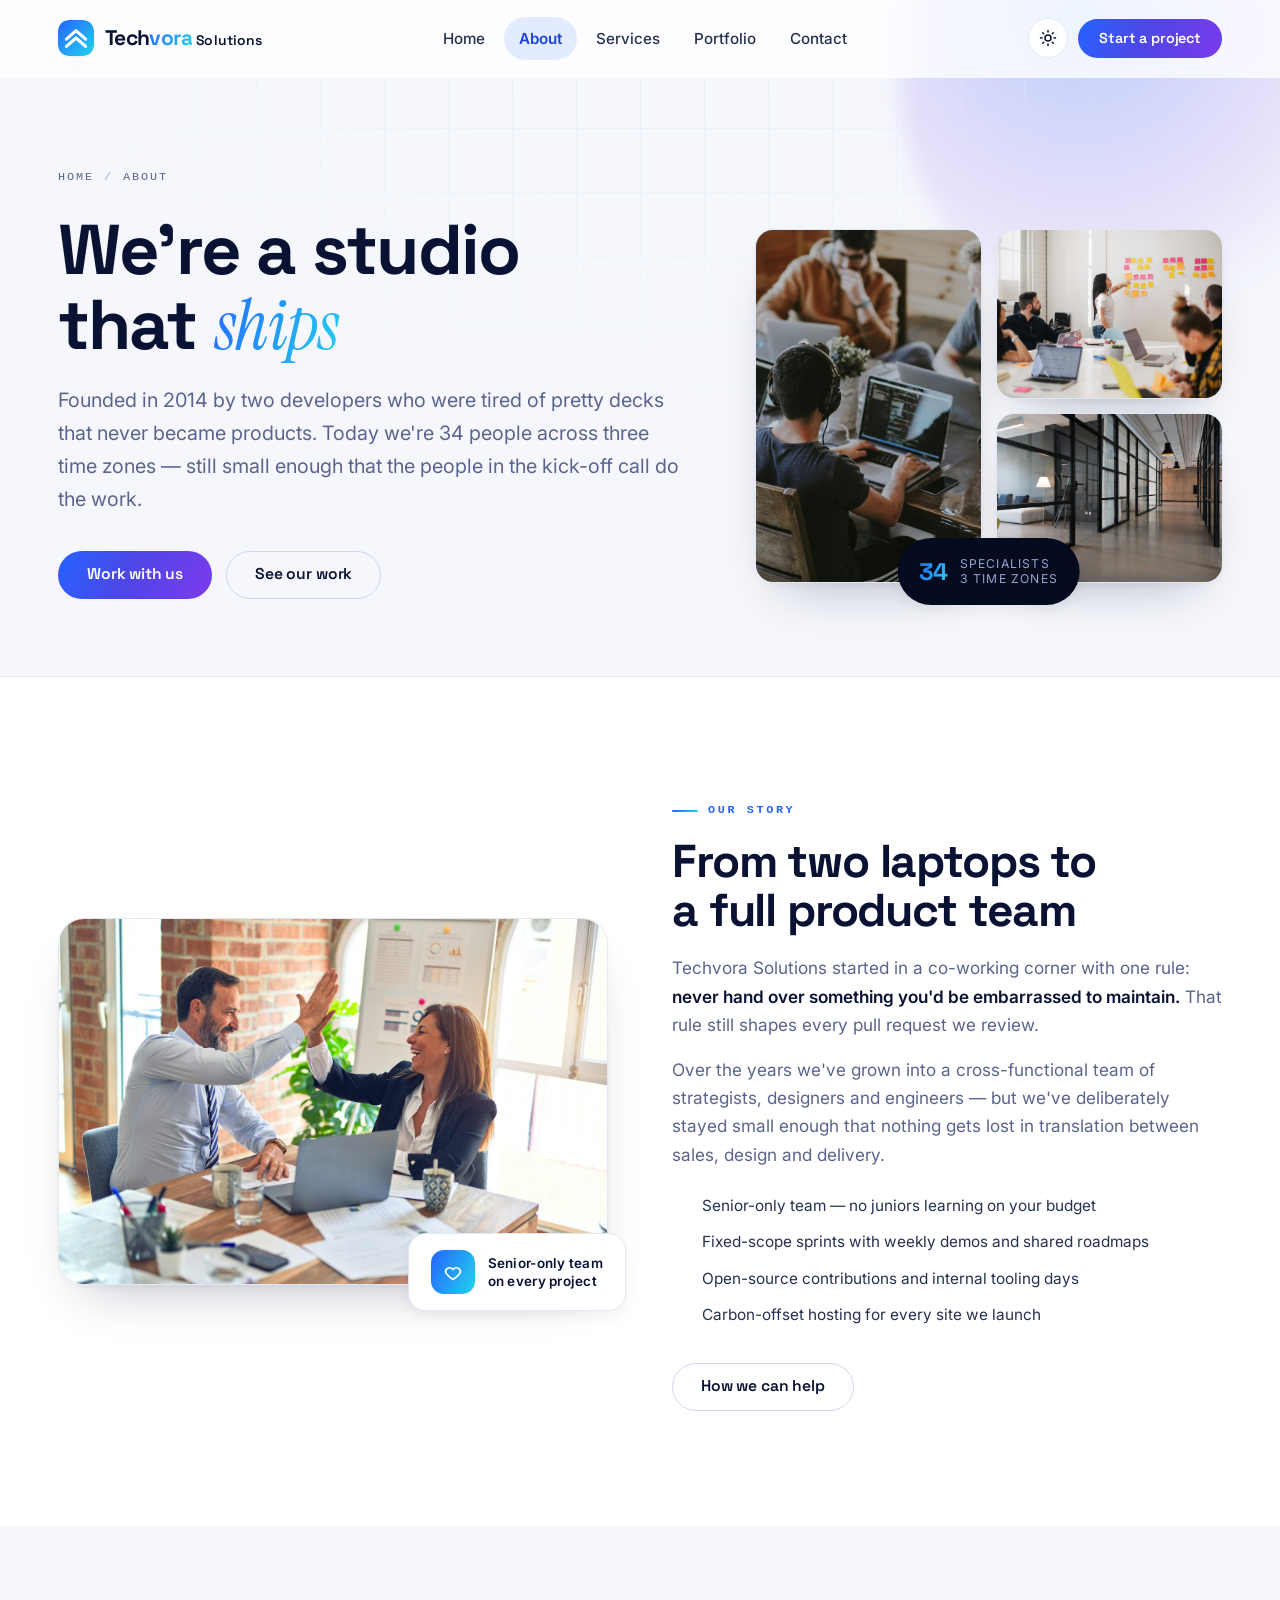
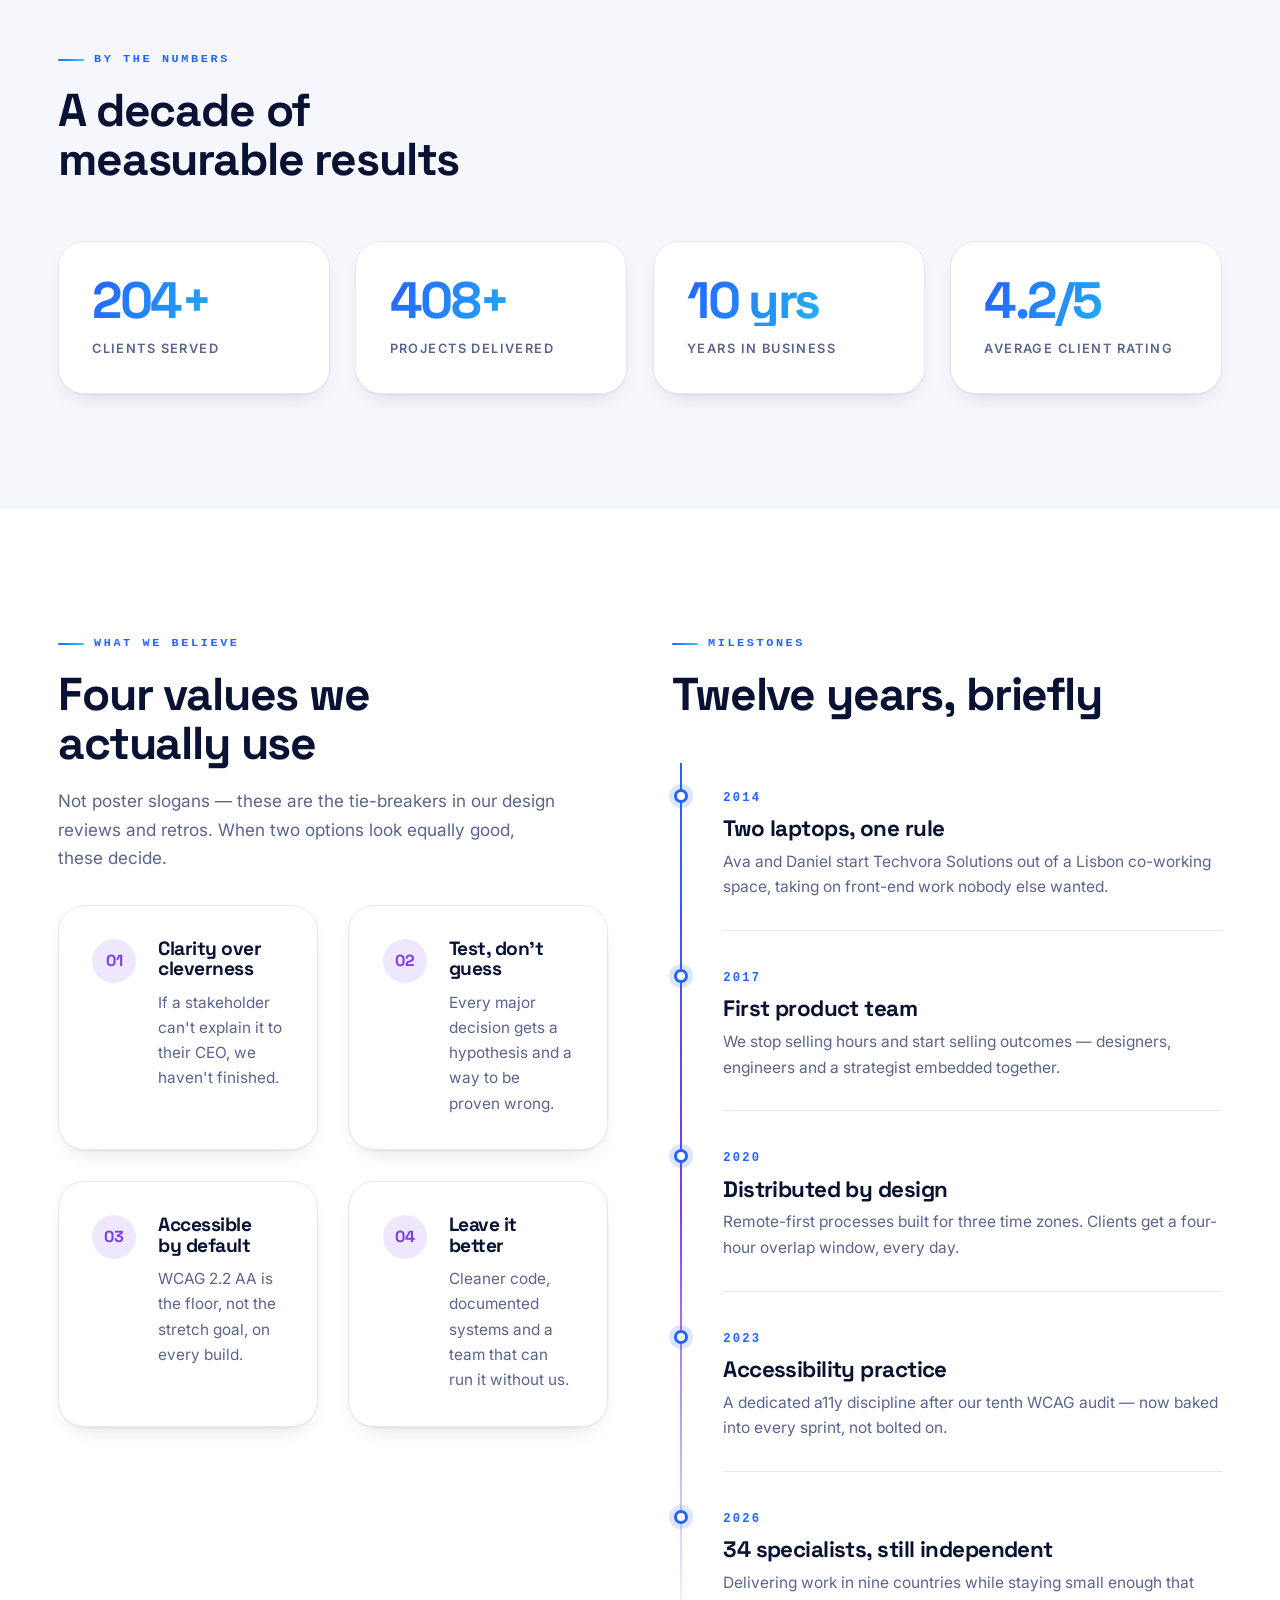
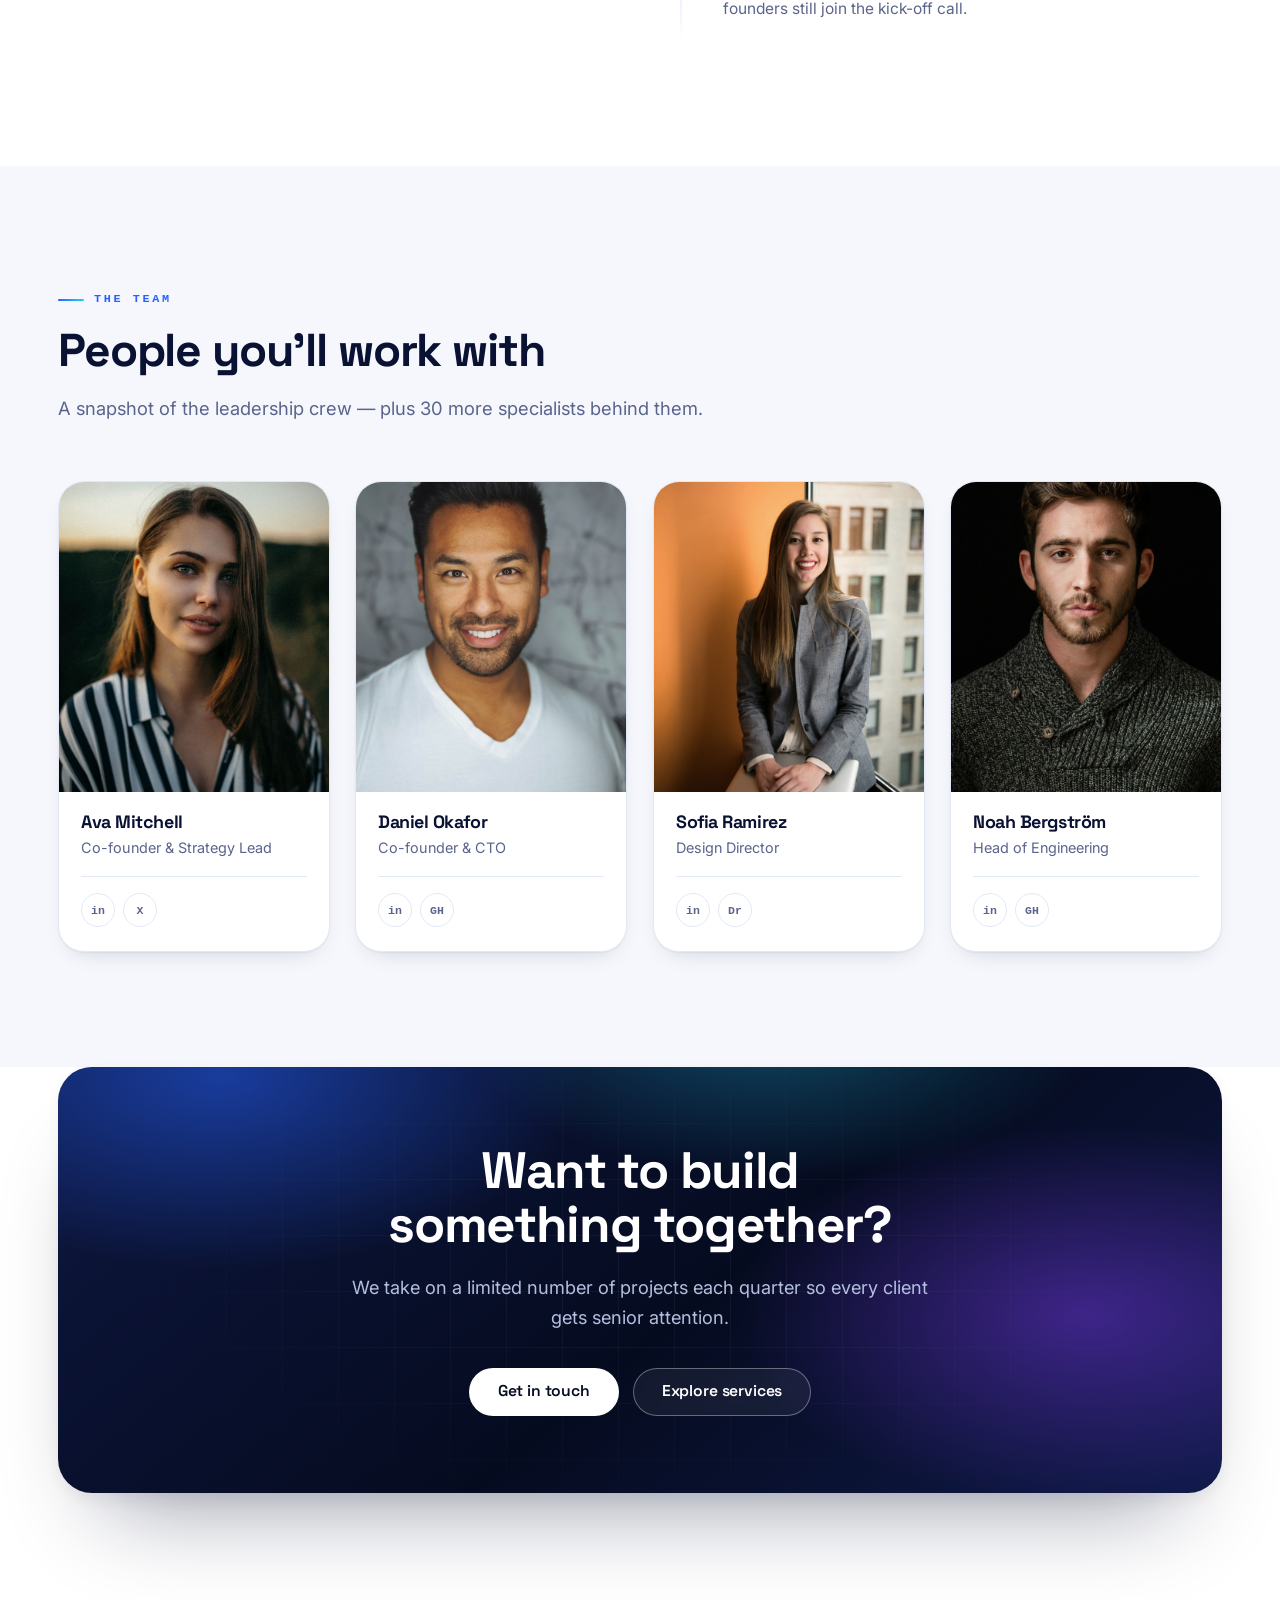
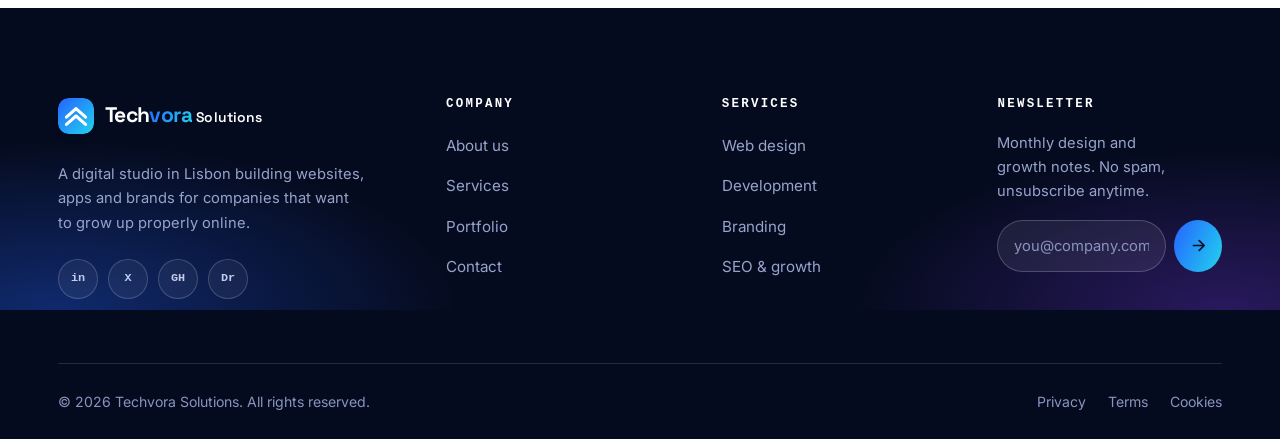
==== about.html @ dc3ece18 "Add files via upload" ====
<!DOCTYPE html>
<html lang="en" data-theme="light">
<head>
<meta charset="UTF-8">
<meta name="viewport" content="width=device-width, initial-scale=1">
<title>About Techvora Solutions — Our Story, Team &amp; Values</title>
<meta name="description" content="Meet the designers, engineers and strategists behind Techvora Solutions, and learn how we work with clients around the world.">
<meta name="theme-color" content="#050B1F">
<meta property="og:title" content="About Techvora Solutions — Our Story, Team &amp; Values">
<meta property="og:description" content="Founded in 2014 by two developers tired of pretty decks that never became products.">
<meta property="og:type" content="website">
<meta property="og:site_name" content="Techvora Solutions">
<meta property="og:image" content="assets/images/og-image.png">
<meta property="og:image:alt" content="Techvora Solutions — digital products, branding and growth studio">
<meta name="twitter:card" content="summary_large_image">
<meta name="twitter:image" content="assets/images/og-image.png">
<script type="application/ld+json">
  {"@context":"https://schema.org","@type":"Organization","name":"Techvora Solutions","url":"https://techvora.solutions/","logo":"https://techvora.solutions/assets/images/apple-touch-icon.png","description":"Digital studio designing and building websites, apps and brand systems.","email":"hello@techvora.solutions","address":{"@type":"PostalAddress","addressLocality":"Lisbon","addressCountry":"PT"}}
</script>
<link rel="icon" type="image/svg+xml" href="assets/images/favicon.svg?v=2">
<link rel="apple-touch-icon" href="assets/images/apple-touch-icon.png">
<link rel="preconnect" href="https://fonts.googleapis.com">
<link rel="preconnect" href="https://fonts.gstatic.com" crossorigin>
<link href="https://fonts.googleapis.com/css2?family=Space+Grotesk:wght@500;600;700&family=Inter:wght@400;500;600;700&family=Instrument+Serif:ital@0;1&display=swap" rel="stylesheet">
<link rel="stylesheet" href="css/style.css">
<script>
  try {
    var t = localStorage.getItem('techvora-theme');
    if (t === 'dark' || (!t && window.matchMedia('(prefers-color-scheme: dark)').matches)) {
      document.documentElement.setAttribute('data-theme', 'dark');
    }
  } catch (e) {}
</script>
</head>
<body data-page="about">
<a class="skip-link" href="#main">Skip to main content</a>

<div class="progress" aria-hidden="true"><div class="progress__bar" id="progressBar"></div></div>

<header class="site-header">
  <div class="container nav">
    <a class="brand" href="index.html">
      <img src="assets/images/logo.svg" alt="Techvora Solutions logo" width="36" height="36">
      <span>Tech<i>vora</i> <small>Solutions</small></span>
    </a>

    <nav class="nav-links" id="navMenu" aria-label="Main navigation">
      <a href="index.html" data-nav="home">Home</a>
      <a href="about.html" data-nav="about">About</a>
      <a href="services.html" data-nav="services">Services</a>
      <a href="portfolio.html" data-nav="portfolio">Portfolio</a>
      <a href="contact.html" data-nav="contact">Contact</a>
      <a class="btn nav-cta-mobile" href="contact.html">Start a project</a>
    </nav>

    <div class="nav-actions">
      <button class="theme-toggle" id="themeToggle" type="button" aria-label="Switch to dark mode" aria-pressed="false">
        <svg class="icon-sun" width="18" height="18" viewBox="0 0 24 24" fill="none" stroke="currentColor" stroke-width="2" stroke-linecap="round" aria-hidden="true" focusable="false"><circle cx="12" cy="12" r="4"/><path d="M12 2v2M12 20v2M4.9 4.9l1.4 1.4M17.7 17.7l1.4 1.4M2 12h2M20 12h2M4.9 19.1l1.4-1.4M17.7 6.3l1.4-1.4"/></svg>
        <svg class="icon-moon" width="18" height="18" viewBox="0 0 24 24" fill="currentColor" aria-hidden="true" focusable="false"><path d="M21 12.8A9 9 0 1 1 11.2 3a7 7 0 0 0 9.8 9.8z"/></svg>
      </button>
      <a class="btn btn--sm nav-cta" href="contact.html">Start a project</a>
      <button class="nav-toggle" id="navToggle" type="button" aria-expanded="false" aria-controls="navMenu" aria-label="Toggle navigation menu">
        <span></span><span></span><span></span>
      </button>
    </div>
  </div>
</header>

<main id="main" tabindex="-1">

  <section class="page-hero">
    <div class="container">
      <nav class="breadcrumb" aria-label="Breadcrumb">
        <a href="index.html">Home</a><span aria-hidden="true">/</span><span>About</span>
      </nav>

      <div class="page-hero__grid">
        <div>
          <h1>We're a studio that <em class="serif">ships</em></h1>
          <p class="page-hero__lede">Founded in 2014 by two developers who were tired of pretty decks that never became products. Today we're 34 people across three time zones — still small enough that the people in the kick-off call do the work.</p>
          <div class="hero__actions">
            <a class="btn" href="contact.html">Work with us</a>
            <a class="btn btn--ghost" href="portfolio.html">See our work</a>
          </div>
        </div>

        <div class="story-collage reveal" data-reveal="zoom">
          <img src="assets/images/photo-team-collab.jpg" alt="Techvora Solutions team collaborating around a table" width="700" height="930">
          <img src="assets/images/photo-workshop.jpg" alt="Workshop session at a whiteboard" width="700" height="525" loading="lazy">
          <img src="assets/images/photo-office.jpg" alt="The Techvora Solutions studio office in Lisbon" width="700" height="525" loading="lazy">
          <span class="story-collage__badge">
            <strong>34</strong>
            <span>specialists<br>3 time zones</span>
          </span>
        </div>
      </div>
    </div>
  </section>

  <section class="section">
    <div class="container split">
      <div class="split__media reveal" data-reveal="left">
        <img src="assets/images/photo-meeting.jpg" alt="Client meeting in the Techvora Solutions studio" width="1000" height="750" loading="lazy">
        <span class="float-badge">
          <span class="icon-tile" aria-hidden="true">
            <svg width="20" height="20" viewBox="0 0 24 24" fill="none" stroke="currentColor" stroke-width="2" stroke-linecap="round" stroke-linejoin="round"><path d="M12 21s-7-4.4-9-9a5 5 0 0 1 9-3 5 5 0 0 1 9 3c-2 4.6-9 9-9 9z"/></svg>
          </span>
          <span>Senior-only team<br>on every project</span>
        </span>
      </div>

      <div class="reveal" data-reveal="right">
        <span class="eyebrow">Our story</span>
        <h2>From two laptops to a full product team</h2>
        <p>Techvora Solutions started in a co-working corner with one rule: <strong>never hand over something you'd be embarrassed to maintain.</strong> That rule still shapes every pull request we review.</p>
        <p>Over the years we've grown into a cross-functional team of strategists, designers and engineers — but we've deliberately stayed small enough that nothing gets lost in translation between sales, design and delivery.</p>
        <ul class="list-check">
          <li>Senior-only team — no juniors learning on your budget</li>
          <li>Fixed-scope sprints with weekly demos and shared roadmaps</li>
          <li>Open-source contributions and internal tooling days</li>
          <li>Carbon-offset hosting for every site we launch</li>
        </ul>
        <div class="hero__actions">
          <a class="btn btn--ghost" href="services.html">How we can help</a>
        </div>
      </div>
    </div>
  </section>

  <section class="section section--alt">
    <div class="container">
      <div class="section-head reveal">
        <span class="eyebrow">By the numbers</span>
        <h2>A decade of measurable results</h2>
      </div>
      <div class="stats reveal">
        <div class="stat">
          <span class="stat__value" data-count="240" data-suffix="+">0</span>
          <span class="stat__label">Clients served</span>
        </div>
        <div class="stat">
          <span class="stat__value" data-count="480" data-suffix="+">0</span>
          <span class="stat__label">Projects delivered</span>
        </div>
        <div class="stat">
          <span class="stat__value" data-count="12" data-suffix=" yrs">0</span>
          <span class="stat__label">Years in business</span>
        </div>
        <div class="stat">
          <span class="stat__value" data-count="4.9" data-decimals="1" data-suffix="/5">0</span>
          <span class="stat__label">Average client rating</span>
        </div>
      </div>
    </div>
  </section>

  <section class="section">
    <div class="container split split--start">
      <div class="reveal" data-reveal="left">
        <span class="eyebrow">What we believe</span>
        <h2>Four values we actually use</h2>
        <p class="mt-2">Not poster slogans — these are the tie-breakers in our design reviews and retros. When two options look equally good, these decide.</p>

        <div class="values mt-3">
          <article class="value">
            <span class="value__num" aria-hidden="true">01</span>
            <div>
              <h3>Clarity over cleverness</h3>
              <p>If a stakeholder can't explain it to their CEO, we haven't finished.</p>
            </div>
          </article>
          <article class="value">
            <span class="value__num" aria-hidden="true">02</span>
            <div>
              <h3>Test, don't guess</h3>
              <p>Every major decision gets a hypothesis and a way to be proven wrong.</p>
            </div>
          </article>
          <article class="value">
            <span class="value__num" aria-hidden="true">03</span>
            <div>
              <h3>Accessible by default</h3>
              <p>WCAG 2.2 AA is the floor, not the stretch goal, on every build.</p>
            </div>
          </article>
          <article class="value">
            <span class="value__num" aria-hidden="true">04</span>
            <div>
              <h3>Leave it better</h3>
              <p>Cleaner code, documented systems and a team that can run it without us.</p>
            </div>
          </article>
        </div>
      </div>

      <div class="reveal" data-reveal="right">
        <span class="eyebrow">Milestones</span>
        <h2>Twelve years, briefly</h2>

        <div class="timeline mt-3">
          <article class="timeline__item">
            <span class="timeline__year">2014</span>
            <h3>Two laptops, one rule</h3>
            <p>Ava and Daniel start Techvora Solutions out of a Lisbon co-working space, taking on front-end work nobody else wanted.</p>
          </article>
          <article class="timeline__item">
            <span class="timeline__year">2017</span>
            <h3>First product team</h3>
            <p>We stop selling hours and start selling outcomes — designers, engineers and a strategist embedded together.</p>
          </article>
          <article class="timeline__item">
            <span class="timeline__year">2020</span>
            <h3>Distributed by design</h3>
            <p>Remote-first processes built for three time zones. Clients get a four-hour overlap window, every day.</p>
          </article>
          <article class="timeline__item">
            <span class="timeline__year">2023</span>
            <h3>Accessibility practice</h3>
            <p>A dedicated a11y discipline after our tenth WCAG audit — now baked into every sprint, not bolted on.</p>
          </article>
          <article class="timeline__item">
            <span class="timeline__year">2026</span>
            <h3>34 specialists, still independent</h3>
            <p>Delivering work in nine countries while staying small enough that founders still join the kick-off call.</p>
          </article>
        </div>
      </div>
    </div>
  </section>

  <section class="section section--alt">
    <div class="container">
      <div class="section-head reveal">
        <span class="eyebrow">The team</span>
        <h2>People you'll work with</h2>
        <p>A snapshot of the leadership crew — plus 30 more specialists behind them.</p>
      </div>

      <div class="people">
        <article class="person reveal">
          <div class="person__photo">
            <img src="assets/images/photo-portrait-f3.jpg" alt="Ava Mitchell, co-founder and strategy lead" width="600" height="690" loading="lazy">
            <span class="person__role">Strategy</span>
          </div>
          <div class="person__body">
            <h3>Ava Mitchell</h3>
            <p>Co-founder &amp; Strategy Lead</p>
            <div class="person__links">
              <a href="https://www.linkedin.com/" target="_blank" rel="noopener" aria-label="Ava Mitchell on LinkedIn">in</a>
              <a href="https://x.com/" target="_blank" rel="noopener" aria-label="Ava Mitchell on X">X</a>
            </div>
          </div>
        </article>

        <article class="person reveal" style="--delay:80ms">
          <div class="person__photo">
            <img src="assets/images/photo-portrait-m2.jpg" alt="Daniel Okafor, co-founder and CTO" width="600" height="690" loading="lazy">
            <span class="person__role">Engineering</span>
          </div>
          <div class="person__body">
            <h3>Daniel Okafor</h3>
            <p>Co-founder &amp; CTO</p>
            <div class="person__links">
              <a href="https://www.linkedin.com/" target="_blank" rel="noopener" aria-label="Daniel Okafor on LinkedIn">in</a>
              <a href="https://github.com/" target="_blank" rel="noopener" aria-label="Daniel Okafor on GitHub">GH</a>
            </div>
          </div>
        </article>

        <article class="person reveal" style="--delay:160ms">
          <div class="person__photo">
            <img src="assets/images/photo-portrait-f4.jpg" alt="Sofia Ramirez, design director" width="600" height="690" loading="lazy">
            <span class="person__role">Design</span>
          </div>
          <div class="person__body">
            <h3>Sofia Ramirez</h3>
            <p>Design Director</p>
            <div class="person__links">
              <a href="https://www.linkedin.com/" target="_blank" rel="noopener" aria-label="Sofia Ramirez on LinkedIn">in</a>
              <a href="https://dribbble.com/" target="_blank" rel="noopener" aria-label="Sofia Ramirez on Dribbble">Dr</a>
            </div>
          </div>
        </article>

        <article class="person reveal" style="--delay:240ms">
          <div class="person__photo">
            <img src="assets/images/photo-portrait-m3.jpg" alt="Noah Bergström, head of engineering" width="600" height="690" loading="lazy">
            <span class="person__role">Platform</span>
          </div>
          <div class="person__body">
            <h3>Noah Bergström</h3>
            <p>Head of Engineering</p>
            <div class="person__links">
              <a href="https://www.linkedin.com/" target="_blank" rel="noopener" aria-label="Noah Bergström on LinkedIn">in</a>
              <a href="https://github.com/" target="_blank" rel="noopener" aria-label="Noah Bergström on GitHub">GH</a>
            </div>
          </div>
        </article>
      </div>
    </div>
  </section>

  <section class="section section--tight">
    <div class="container">
      <div class="cta reveal">
        <h2>Want to build something together?</h2>
        <p>We take on a limited number of projects each quarter so every client gets senior attention.</p>
        <div class="hero__actions">
          <a class="btn btn--light" href="contact.html">Get in touch</a>
          <a class="btn btn--on-dark" href="services.html">Explore services</a>
        </div>
      </div>
    </div>
  </section>

</main>

<footer class="site-footer">
  <div class="container">
    <div class="footer-grid">
      <div class="footer-about">
        <a class="brand" href="index.html">
          <img src="assets/images/logo.svg" alt="Techvora Solutions logo" width="36" height="36">
          <span>Tech<i>vora</i> <small>Solutions</small></span>
        </a>
        <p>A digital studio in Lisbon building websites, apps and brands for companies that want to grow up properly online.</p>
        <div class="socials">
          <a href="https://www.linkedin.com/" target="_blank" rel="noopener" title="Techvora Solutions on LinkedIn"><span aria-hidden="true">in</span></a>
          <a href="https://x.com/" target="_blank" rel="noopener" title="Techvora Solutions on X"><span aria-hidden="true">X</span></a>
          <a href="https://github.com/" target="_blank" rel="noopener" title="Techvora Solutions on GitHub"><span aria-hidden="true">GH</span></a>
          <a href="https://dribbble.com/" target="_blank" rel="noopener" title="Techvora Solutions on Dribbble"><span aria-hidden="true">Dr</span></a>
        </div>
      </div>

      <div>
        <h3>Company</h3>
        <ul>
          <li><a href="about.html">About us</a></li>
          <li><a href="services.html">Services</a></li>
          <li><a href="portfolio.html">Portfolio</a></li>
          <li><a href="contact.html">Contact</a></li>
        </ul>
      </div>

      <div>
        <h3>Services</h3>
        <ul>
          <li><a href="services.html">Web design</a></li>
          <li><a href="services.html">Development</a></li>
          <li><a href="services.html">Branding</a></li>
          <li><a href="services.html">SEO &amp; growth</a></li>
        </ul>
      </div>

      <div>
        <h3>Newsletter</h3>
        <p>Monthly design and growth notes. No spam, unsubscribe anytime.</p>
        <form class="newsletter" id="newsletterForm" novalidate>
          <label class="sr-only" for="newsletterEmail">Email address</label>
          <input type="email" id="newsletterEmail" placeholder="you@company.com" autocomplete="email">
          <button type="submit" aria-label="Subscribe"><svg width="17" height="17" viewBox="0 0 24 24" fill="none" stroke="currentColor" stroke-width="2.4" stroke-linecap="round" stroke-linejoin="round" aria-hidden="true" focusable="false"><path d="M5 12h14M13 5l7 7-7 7"/></svg></button>
          <span class="error">Please enter a valid email address.</span>
        </form>
      </div>
    </div>

    <div class="footer-bottom">
      <p class="mb-0">© <span data-year>2026</span> Techvora Solutions. All rights reserved.</p>
      <ul>
        <li><a href="contact.html">Privacy</a></li>
        <li><a href="contact.html">Terms</a></li>
        <li><a href="contact.html">Cookies</a></li>
      </ul>
    </div>
  </div>
</footer>

<button class="to-top" id="toTop" type="button" aria-label="Scroll back to top"><svg width="22" height="22" viewBox="0 0 24 24" fill="none" stroke="currentColor" stroke-width="2.4" stroke-linecap="round" stroke-linejoin="round" aria-hidden="true" focusable="false"><path d="M12 19V5M5 12l7-7 7 7"/></svg></button>

<script src="js/main.js"></script>
</body>
</html>
---- css/style.css ----
*,
*::before,
*::after { box-sizing: border-box; }

* { margin: 0; }

html {
  -webkit-text-size-adjust: 100%;
  scroll-behavior: smooth;
  scroll-padding-top: 96px;
}

body {
  font-family: var(--body);
  font-size: clamp(1rem, .35vw + .93rem, 1.075rem);
  line-height: 1.65;
  color: var(--text);
  background: var(--paper);
  -webkit-font-smoothing: antialiased;
  -moz-osx-font-smoothing: grayscale;
  overflow-x: hidden;
  transition: background-color .4s ease, color .4s ease;
}

img, svg, video, canvas { display: block; max-width: 100%; }

img { height: auto; }

button, input, select, textarea { font: inherit; color: inherit; }

button { background: none; border: 0; cursor: pointer; }

a { color: inherit; text-decoration: none; }

ul, ol { list-style: none; padding: 0; }

h1, h2, h3, h4, h5 {
  font-family: var(--display);
  font-weight: 700;
  line-height: 1.06;
  letter-spacing: -.025em;
  text-wrap: balance;
}

p { text-wrap: pretty; }

:focus-visible {
  outline: 3px solid var(--blue);
  outline-offset: 3px;
  border-radius: 6px;
}

::selection { background: var(--blue); color: #fff; }

:root {

  --display: 'Space Grotesk', 'Segoe UI', system-ui, sans-serif;
  --body: 'Inter', system-ui, -apple-system, 'Segoe UI', sans-serif;
  --serif: 'Instrument Serif', Georgia, 'Times New Roman', serif;
  --mono: ui-monospace, 'SF Mono', 'Cascadia Mono', Menlo, Consolas, monospace;

  --navy: #0A1233;
  --navy-900: #050B1F;
  --navy-800: #0E1740;
  --navy-700: #141E45;
  --blue: #2563FF;
  --blue-deep: #1D4ED8;
  --tag-fg: #1D4ED8;
  --cyan: #22D3EE;
  --violet: #7C3AED;

  --grad: linear-gradient(115deg, #2563FF 0%, #4F46E5 48%, #7C3AED 100%);
  --grad-cool: linear-gradient(115deg, #2563FF 0%, #22D3EE 100%);
  --grad-warm: linear-gradient(115deg, #7C3AED 0%, #EC4899 100%);

  --paper: #ffffff;
  --paper-2: #F5F7FC;
  --paper-3: #ECF0FA;
  --text: #0A1233;
  --text-2: #26304F;
  --muted: #5A648C;
  --line: #E3E8F6;
  --line-strong: #CFD7EE;

  --sh-1: 0 1px 2px rgba(10,18,51,.05), 0 10px 24px -14px rgba(10,18,51,.22);
  --sh-2: 0 2px 6px rgba(10,18,51,.04), 0 26px 52px -28px rgba(10,18,51,.32);
  --sh-3: 0 6px 16px rgba(10,18,51,.06), 0 56px 90px -48px rgba(10,18,51,.45);
  --sh-glow: 0 24px 60px -24px rgba(37,99,255,.55);

  --r-xs: 8px;
  --r-sm: 12px;
  --r: 18px;
  --r-lg: 26px;
  --r-xl: 34px;

  --container: 1260px;
  --gutter: clamp(20px, 4vw, 48px);
  --header-h: 78px;
  --section-y: clamp(72px, 9vw, 132px);
}

[data-theme="dark"] {
  --paper: #050B1F;
  --paper-2: #0A1233;
  --paper-3: #0E1740;
  --text: #F1F4FF;
  --text-2: #C7D0EE;
  --muted: #93A0C8;
  --tag-fg: #5B8CFF;
  --line: #1D2855;
  --line-strong: #2A3870;
  --sh-1: 0 1px 2px rgba(0,0,0,.4), 0 10px 24px -14px rgba(0,0,0,.7);
  --sh-2: 0 2px 6px rgba(0,0,0,.35), 0 26px 52px -28px rgba(0,0,0,.8);
  --sh-3: 0 6px 16px rgba(0,0,0,.4), 0 56px 90px -48px rgba(0,0,0,.9);
}

.container {
  width: 100%;
  max-width: var(--container);
  margin-inline: auto;
  padding-inline: var(--gutter);
}

.section { padding-block: var(--section-y); }

.section--tight { padding-top: 0; }

.section--alt { background: var(--paper-2); }

.section--ruled {
  border-top: 1px solid var(--line);
}

main { display: block; }

#main:focus { outline: none; }

.section-head {
  max-width: 660px;
  margin-bottom: clamp(34px, 4.5vw, 58px);
}

.section-head--center {
  margin-inline: auto;
  text-align: center;
}

.section-head h2,
.split h2,
.statement h2 {
  font-size: clamp(1.9rem, 3.6vw, 3.1rem);
  margin-top: 16px;
}

.section-head p {
  margin-top: 18px;
  color: var(--muted);
  font-size: clamp(1.02rem, .5vw + .95rem, 1.15rem);
}

.eyebrow {
  display: inline-flex;
  align-items: center;
  gap: 10px;
  font-family: var(--mono);
  font-size: .74rem;
  font-weight: 600;
  letter-spacing: .22em;
  text-transform: uppercase;
  color: var(--blue);
}

.eyebrow::before {
  content: "";
  width: 26px;
  height: 2px;
  border-radius: 2px;
  background: var(--grad-cool);
}

.eyebrow--light { color: var(--cyan); }
.eyebrow--plain::before { display: none; }

.serif {
  font-family: var(--serif);
  font-style: italic;
  font-weight: 400;
  letter-spacing: -.01em;
  background: var(--grad-cool);
  -webkit-background-clip: text;
  background-clip: text;
  color: transparent;
  padding-inline: .04em;
}

.serif--plain {
  background: none;
  -webkit-background-clip: initial;
  background-clip: initial;
  color: inherit;
}

.serif--violet {
  background: linear-gradient(115deg, #22D3EE 0%, #7C3AED 100%);
  -webkit-background-clip: text;
  background-clip: text;
  color: transparent;
}

.h-2 { font-size: clamp(1.7rem, 3vw, 2.4rem); }

.sr-only {
  position: absolute !important;
  width: 1px; height: 1px;
  padding: 0; margin: -1px;
  overflow: hidden;
  clip: rect(0 0 0 0);
  white-space: nowrap;
  border: 0;
}

.skip-link {
  position: fixed;
  top: 12px; left: 12px;
  z-index: 999;
  padding: 12px 20px;
  border-radius: var(--r-sm);
  background: var(--navy-900);
  color: #fff;
  font-weight: 600;
  font-size: .92rem;
  transform: translateY(-160%);
  transition: transform .25s ease;
}

.skip-link:focus { transform: translateY(0); }

.mt-0 { margin-top: 0; }
.mt-1 { margin-top: 10px; }
.mt-2 { margin-top: 20px; }
.mt-3 { margin-top: 32px; }
.mt-4 { margin-top: 46px; }
.mb-0 { margin-bottom: 0; }
.text-center { text-align: center; }
.muted { color: var(--muted); }

.container--narrow { max-width: 920px; }

.link {
  color: var(--blue);
  font-weight: 600;
  border-bottom: 1px solid color-mix(in srgb, var(--blue) 35%, transparent);
  transition: border-color .2s ease;
}

.link:hover { border-bottom-color: var(--blue); }

.duo {
  display: grid;
  grid-template-columns: repeat(2, minmax(0, 1fr));
  gap: 16px;
}

.grid {
  display: grid;
  gap: clamp(18px, 2vw, 28px);
}

.grid--2 { grid-template-columns: repeat(2, minmax(0, 1fr)); }
.grid--3 { grid-template-columns: repeat(3, minmax(0, 1fr)); }
.grid--4 { grid-template-columns: repeat(4, minmax(0, 1fr)); }

.progress {
  position: fixed;
  inset: 0 0 auto 0;
  height: 3px;
  z-index: 130;
  pointer-events: none;
  background: transparent;
}

.progress__bar {
  height: 100%;
  width: 0;
  background: var(--grad-cool);
  box-shadow: 0 0 14px rgba(34,211,238,.85);
  transition: width .1s linear;
}

.site-header {
  position: fixed;
  inset: 0 0 auto 0;
  z-index: 120;
  height: var(--header-h);
  display: flex;
  align-items: center;
  background: color-mix(in srgb, var(--paper) 78%, transparent);
  backdrop-filter: saturate(180%) blur(18px);
  -webkit-backdrop-filter: saturate(180%) blur(18px);
  border-bottom: 1px solid transparent;
  transition: height .3s ease, background-color .3s ease, border-color .3s ease, box-shadow .3s ease;
}

.site-header.is-scrolled {
  height: 66px;
  background: color-mix(in srgb, var(--paper) 92%, transparent);
  border-bottom-color: var(--line);
  box-shadow: 0 10px 30px -22px rgba(10,18,51,.5);
}

.nav {
  display: flex;
  align-items: center;
  gap: clamp(16px, 3vw, 40px);
  width: 100%;
}

.brand {
  display: inline-flex;
  align-items: center;
  gap: 11px;
  font-family: var(--display);
  font-size: 1.32rem;
  font-weight: 700;
  letter-spacing: -.03em;
  flex-shrink: 0;
}

.brand img {
  width: 36px;
  height: 36px;
  border-radius: 11px;
  box-shadow: var(--sh-1);
}

.brand i {
  font-style: normal;
  background: var(--grad-cool);
  -webkit-background-clip: text;
  background-clip: text;
  color: transparent;
}

.brand small {
  font-size: .66em;
  font-weight: 600;
  letter-spacing: .01em;
}

.nav-links {
  display: flex;
  align-items: center;
  gap: 4px;
  margin-inline: auto;
}

.nav-links a {
  position: relative;
  padding: 9px 15px;
  border-radius: 999px;
  font-size: .95rem;
  font-weight: 500;
  color: var(--text-2);
  transition: color .2s ease, background-color .2s ease;
}

.nav-links a::after {
  content: "";
  position: absolute;
  left: 15px; right: 15px; bottom: 4px;
  height: 2px;
  border-radius: 2px;
  background: var(--grad-cool);
  transform: scaleX(0);
  transform-origin: left;
  transition: transform .3s cubic-bezier(.6,.2,.2,1);
}

.nav-links a:hover { color: var(--text); }
.nav-links a:hover::after { transform: scaleX(1); }

.nav-links a.active {
  background: color-mix(in srgb, var(--blue) 12%, transparent);

  color: #1A45D9;
  font-weight: 600;
}

.nav-links a.active::after { transform: scaleX(0); }

.nav-actions {
  display: flex;
  align-items: center;
  gap: 10px;
  flex-shrink: 0;
}

.theme-toggle {
  width: 40px;
  height: 40px;
  display: grid;
  place-items: center;
  border-radius: 50%;
  border: 1px solid var(--line);
  background: var(--paper);
  color: var(--text);
  transition: transform .3s ease, border-color .2s ease, background-color .2s ease;
}

.theme-toggle:hover {
  transform: rotate(-18deg) scale(1.06);
  border-color: var(--line-strong);
}

.theme-toggle .icon-moon { display: none; }
[data-theme="dark"] .theme-toggle .icon-moon { display: block; }
[data-theme="dark"] .theme-toggle .icon-sun { display: none; }

[data-theme="dark"] .nav-links a.active { color: #8FB0FF; }

.nav-toggle {
  display: none;
  width: 42px;
  height: 42px;
  padding: 11px 9px;
  border-radius: 12px;
  border: 1px solid var(--line);
  background: var(--paper);
  flex-direction: column;
  justify-content: space-between;
}

.nav-toggle span {
  display: block;
  height: 2px;
  border-radius: 2px;
  background: var(--text);
  transition: transform .3s ease, opacity .2s ease;
}

.nav-toggle[aria-expanded="true"] span:nth-child(1) { transform: translateY(8px) rotate(45deg); }
.nav-toggle[aria-expanded="true"] span:nth-child(2) { opacity: 0; }
.nav-toggle[aria-expanded="true"] span:nth-child(3) { transform: translateY(-8px) rotate(-45deg); }

body.nav-open { overflow: hidden; }

.btn {
  --btn-bg: var(--grad);
  display: inline-flex;
  align-items: center;
  justify-content: center;
  gap: 9px;
  padding: 15px 28px;
  border-radius: 999px;
  font-family: var(--display);
  font-size: .98rem;
  font-weight: 600;
  letter-spacing: -.01em;
  line-height: 1;
  color: #fff;
  background: var(--btn-bg);
  border: 1px solid transparent;
  cursor: pointer;
  white-space: nowrap;
  position: relative;
  overflow: hidden;
  isolation: isolate;
  transition: transform .25s cubic-bezier(.34,1.56,.64,1), box-shadow .3s ease, background-color .25s ease, color .25s ease, border-color .25s ease;
}

.btn::after {
  content: "";
  position: absolute;
  inset: 0;
  z-index: -1;
  background: linear-gradient(115deg, #1D4ED8, #6D28D9);
  opacity: 0;
  transition: opacity .3s ease;
}

.btn:hover {
  transform: translateY(-3px);
  box-shadow: var(--sh-glow);
}

.btn:hover::after { opacity: 1; }

.btn:active { transform: translateY(-1px); }

.btn--sm { padding: 11px 20px; font-size: .9rem; }

.btn--block { width: 100%; }

.btn--ghost {
  background: transparent;
  color: var(--text);
  border-color: var(--line-strong);
}

.btn--ghost::after { display: none; }

.btn--ghost:hover {
  background: color-mix(in srgb, var(--text) 6%, transparent);
  box-shadow: none;
  border-color: var(--text);
}

.btn--light {
  background: #fff;
  color: var(--navy-900);
}

.btn--light::after { background: linear-gradient(115deg, #EAF1FF, #DDF6FC); }

.btn--light:hover { box-shadow: 0 24px 50px -22px rgba(255,255,255,.6); }

.btn--on-dark {
  color: #fff;
  border-color: rgba(255,255,255,.35);
  background: rgba(255,255,255,.06);
  backdrop-filter: blur(6px);
}

.btn--on-dark::after { display: none; }

.btn--on-dark:hover {
  background: rgba(255,255,255,.14);
  border-color: rgba(255,255,255,.75);
  box-shadow: none;
}

.tag {
  display: inline-flex;
  align-items: center;
  gap: 7px;
  padding: 7px 14px;
  border-radius: 999px;
  font-family: var(--mono);
  font-size: .72rem;
  font-weight: 600;
  letter-spacing: .1em;
  text-transform: uppercase;
  color: var(--tag-fg);
  background: color-mix(in srgb, var(--blue) 10%, transparent);
  border: 1px solid color-mix(in srgb, var(--blue) 24%, transparent);
}

a.tag { transition: transform .2s ease, background-color .2s ease; }
a.tag:hover { transform: translateX(4px); background: color-mix(in srgb, var(--blue) 18%, transparent); }

.browser {
  position: relative;
  border-radius: var(--r);
  overflow: hidden;
  background: #fff;
  border: 1px solid rgba(10,18,51,.09);
  box-shadow: var(--sh-3);
}

.browser__bar {
  display: flex;
  align-items: center;
  gap: 12px;
  height: 42px;
  padding-inline: 16px;
  background: linear-gradient(#FBFCFF, #EFF3FB);
  border-bottom: 1px solid rgba(10,18,51,.08);
}

.browser__dots { display: flex; gap: 7px; flex-shrink: 0; }

.browser__dots i {
  width: 11px; height: 11px;
  border-radius: 50%;
  display: block;
}

.browser__dots i:nth-child(1) { background: #FF5F57; }
.browser__dots i:nth-child(2) { background: #FEBC2E; }
.browser__dots i:nth-child(3) { background: #28C840; }

.browser__icon {
  flex-shrink: 0;
  width: 15px; height: 15px;
  border-radius: 5px;
  overflow: hidden;
}

.browser__icon img { display: block; width: 100%; height: 100%; }

.browser__url {
  flex: 1;
  min-width: 0;
  height: 24px;
  padding-inline: 12px;
  border-radius: 999px;
  background: #fff;
  border: 1px solid rgba(10,18,51,.08);
  font-family: var(--mono);
  font-size: 11px;
  line-height: 22px;
  color: #62677D;
  text-align: center;
  overflow: hidden;
  text-overflow: ellipsis;
  white-space: nowrap;
}

.browser__view {
  position: relative;
  aspect-ratio: 4 / 3;
  overflow: hidden;
  background: var(--paper-2);
}

.browser__view > img {
  width: 100%;
  height: 100%;
  object-fit: cover;
  object-position: top center;
}

.browser__view > .slide {
  position: absolute;
  inset: 0;
  opacity: 0;
  transform: scale(1.05);
  transition: opacity .85s ease, transform 1.4s cubic-bezier(.2,.7,.3,1);
}

.browser__view > .slide.is-active {
  opacity: 1;
  transform: scale(1);
}

.browser--flat { box-shadow: var(--sh-2); }

.page-hero {
  position: relative;
  padding-top: calc(var(--header-h) + clamp(48px, 7vw, 92px));
  padding-bottom: clamp(46px, 6vw, 84px);
  background: var(--paper-2);
  border-bottom: 1px solid var(--line);
  overflow: hidden;
}

.page-hero::before {
  content: "";
  position: absolute;
  top: -180px; right: -140px;
  width: 520px; height: 520px;
  border-radius: 50%;
  background: radial-gradient(circle at 35% 35%, rgba(37,99,255,.28), rgba(124,58,237,.12) 45%, transparent 70%);
  filter: blur(10px);
  pointer-events: none;
}

.page-hero::after {
  content: "";
  position: absolute;
  inset: 0;
  background-image: linear-gradient(var(--line) 1px, transparent 1px), linear-gradient(90deg, var(--line) 1px, transparent 1px);
  background-size: 64px 64px;
  opacity: .5;
  mask-image: radial-gradient(ellipse 70% 90% at 50% 0%, #000 20%, transparent 75%);
  -webkit-mask-image: radial-gradient(ellipse 70% 90% at 50% 0%, #000 20%, transparent 75%);
  pointer-events: none;
}

.page-hero .container { position: relative; z-index: 1; }

.breadcrumb {
  display: flex;
  align-items: center;
  gap: 10px;
  font-family: var(--mono);
  font-size: .74rem;
  letter-spacing: .16em;
  text-transform: uppercase;
  color: var(--muted);
  margin-bottom: 26px;
}

.breadcrumb a { transition: color .2s ease; }
.breadcrumb a:hover { color: var(--blue); }
.breadcrumb span[aria-hidden] { opacity: .5; }

.page-hero h1 {
  font-size: clamp(2.4rem, 6vw, 4.4rem);
  max-width: 15ch;
}

.page-hero > .container > p,
.page-hero__lede {
  margin-top: 22px;
  max-width: 58ch;
  font-size: clamp(1.05rem, .6vw + .95rem, 1.24rem);
  color: var(--muted);
}

.page-hero__grid {
  display: grid;
  grid-template-columns: minmax(0, 1.15fr) minmax(0, .85fr);
  gap: clamp(30px, 5vw, 70px);
  align-items: center;
}

.hero {
  position: relative;
  isolation: isolate;
  padding-top: calc(var(--header-h) + clamp(44px, 6vw, 84px));
  padding-bottom: clamp(60px, 7vw, 104px);
  background: var(--navy-900);
  color: #fff;
  overflow: hidden;
}

.hero__mesh {
  position: absolute;
  inset: -20% -10% auto -10%;
  height: 130%;
  z-index: -2;
  background:
    radial-gradient(46% 42% at 18% 22%, rgba(37,99,255,.55), transparent 62%),
    radial-gradient(40% 40% at 82% 12%, rgba(124,58,237,.5), transparent 64%),
    radial-gradient(38% 44% at 68% 78%, rgba(34,211,238,.32), transparent 66%),
    radial-gradient(50% 50% at 6% 84%, rgba(37,99,255,.3), transparent 68%);
  animation: mesh-drift 22s ease-in-out infinite alternate;
}

@keyframes mesh-drift {
  from { transform: translate3d(0,0,0) scale(1); }
  to   { transform: translate3d(-3%, 2%, 0) scale(1.07); }
}

.hero__grid-lines {
  position: absolute;
  inset: 0;
  z-index: -1;
  background-image:
    linear-gradient(rgba(255,255,255,.055) 1px, transparent 1px),
    linear-gradient(90deg, rgba(255,255,255,.055) 1px, transparent 1px);
  background-size: 74px 74px;
  mask-image: radial-gradient(ellipse 90% 80% at 50% 35%, #000 10%, transparent 78%);
  -webkit-mask-image: radial-gradient(ellipse 90% 80% at 50% 35%, #000 10%, transparent 78%);
  pointer-events: none;
}

.hero__inner {
  display: grid;
  grid-template-columns: minmax(0, 1.02fr) minmax(0, .98fr);
  gap: clamp(36px, 5vw, 66px);
  align-items: center;
}

.hero__badge {
  display: inline-flex;
  align-items: center;
  gap: 10px;
  padding: 8px 16px 8px 10px;
  border-radius: 999px;
  background: rgba(255,255,255,.08);
  border: 1px solid rgba(255,255,255,.16);
  font-family: var(--mono);
  font-size: .72rem;
  letter-spacing: .16em;
  text-transform: uppercase;
  color: #D6DEFB;
  backdrop-filter: blur(8px);
}

.hero__badge b {
  display: inline-flex;
  align-items: center;
  gap: 6px;
  padding: 4px 10px;
  border-radius: 999px;
  background: var(--grad-cool);
  color: #041028;
  font-weight: 700;
  letter-spacing: .08em;
}

.hero__badge b::before {
  content: "";
  width: 6px; height: 6px;
  border-radius: 50%;
  background: #041028;
  animation: pulse 1.8s ease-in-out infinite;
}

@keyframes pulse {
  0%, 100% { opacity: 1; transform: scale(1); }
  50% { opacity: .35; transform: scale(1.5); }
}

.hero h1 {
  margin-top: 26px;

  font-size: clamp(2.4rem, 4.8vw, 3.9rem);
  letter-spacing: -.035em;
  line-height: .98;
  color: #fff;
}

.hero h1 .line { display: block; }

.hero__lede {
  margin-top: 26px;
  max-width: 52ch;
  font-size: clamp(1.02rem, .55vw + .95rem, 1.18rem);
  color: #B7C1E6;
}

.typing-line {
  display: flex;
  flex-wrap: wrap;
  align-items: baseline;
  gap: 8px;
  margin-top: 24px;
  font-family: var(--mono);
  font-size: clamp(.85rem, 1vw, .98rem);
  letter-spacing: .06em;
  color: #8FA0C9;
}

.typed-text {
  color: var(--cyan);
  font-weight: 600;
  min-width: 2ch;
}

.caret {
  display: inline-block;
  width: 9px;
  height: 1.1em;
  background: var(--cyan);
  transform: translateY(.15em);
  animation: blink 1s steps(2, start) infinite;
}

@keyframes blink { to { visibility: hidden; } }

.hero__actions {
  display: flex;
  flex-wrap: wrap;
  gap: 14px;
  margin-top: 36px;
}

.hero__meta {
  display: flex;
  flex-wrap: wrap;
  gap: clamp(22px, 4vw, 46px);
  margin-top: clamp(38px, 5vw, 56px);
  padding-top: 30px;
  border-top: 1px solid rgba(255,255,255,.14);
}

.hero__meta div { display: flex; flex-direction: column; gap: 3px; }

.hero__meta strong {
  font-family: var(--display);
  font-size: clamp(1.6rem, 2.4vw, 2.2rem);
  font-weight: 700;
  letter-spacing: -.03em;
  color: #fff;
  line-height: 1;
}

.hero__meta span {
  font-size: .8rem;
  letter-spacing: .06em;
  text-transform: uppercase;
  color: #8B98C4;
}

.hero__media {
  position: relative;
  perspective: 1400px;
  transition: transform .7s cubic-bezier(.2,.7,.3,1);
}

.hero__frame {
  position: relative;
  border-radius: var(--r-lg);
  transform: rotateY(var(--ry, -9deg)) rotateX(var(--rx, 4deg));
  transform-style: preserve-3d;
  transition: transform .5s cubic-bezier(.2,.7,.3,1);
  box-shadow:
    0 50px 90px -40px rgba(0,0,0,.85),
    0 0 0 1px rgba(255,255,255,.1);
}

.hero__frame .browser {
  border-radius: var(--r-lg);
  border-color: rgba(255,255,255,.14);
  box-shadow: none;
}

.hero__frame .browser__view { aspect-ratio: 4 / 3.05; }

.hero__controls {
  display: flex;
  align-items: center;
  justify-content: space-between;
  gap: 18px;
  margin-top: 24px;
  padding-inline: 6px;
}

.slider-dots {
  display: flex;
  align-items: center;
  gap: 0;
}

.slider-dots button {
  position: relative;
  width: 30px;
  height: 30px;
  padding: 0;
  background: none;
  transition: transform .3s ease;
}

.slider-dots button::after {
  content: "";
  position: absolute;
  top: 50%;
  left: 50%;
  width: 9px;
  height: 9px;
  border-radius: 999px;
  background: rgba(255,255,255,.3);
  transform: translate(-50%, -50%);
  transition: width .35s ease, background-color .3s ease;
}

.slider-dots button:hover::after { background: rgba(255,255,255,.6); }
.slider-dots button:active { transform: scale(.9); }

.slider-dots button[aria-selected="true"]::after {
  width: 24px;
  background: var(--grad-cool);
}

.slider-arrows { display: flex; gap: 9px; }

.slider-arrows button {
  width: 42px; height: 42px;
  display: grid;
  place-items: center;
  border-radius: 50%;
  border: 1px solid rgba(255,255,255,.24);
  background: rgba(255,255,255,.07);
  color: #fff;
  transition: background-color .25s ease, transform .25s ease, border-color .25s ease;
}

.slider-arrows button:hover {
  background: rgba(255,255,255,.18);
  border-color: rgba(255,255,255,.6);
  transform: scale(1.08);
}

.hero__float {
  position: absolute;
  z-index: 3;
  display: flex;
  align-items: center;
  gap: 12px;
  padding: 14px 18px;
  border-radius: var(--r);
  background: rgba(255,255,255,.94);
  color: var(--navy);
  box-shadow: 0 30px 60px -28px rgba(0,0,0,.75);
  backdrop-filter: blur(10px);
  animation: float 6s ease-in-out infinite;
}

.hero__float--a { top: -26px; left: -34px; }
.hero__float--b { bottom: 62px; right: -30px; animation-delay: -3s; }

@keyframes float {
  0%, 100% { transform: translateY(0); }
  50% { transform: translateY(-13px); }
}

.hero__float .num {
  font-family: var(--display);
  font-size: 1.7rem;
  font-weight: 700;
  letter-spacing: -.04em;
  background: var(--grad-cool);
  -webkit-background-clip: text;
  background-clip: text;
  color: transparent;
  line-height: 1;
}

.hero__float .lbl {
  font-size: .72rem;
  font-weight: 600;
  letter-spacing: .08em;
  text-transform: uppercase;
  color: #6B769B;
  line-height: 1.35;
}

.hero__float .stars { color: #F59E0B; font-size: .95rem; letter-spacing: .1em; }

.marquee {
  background: var(--navy-900);
  border-top: 1px solid rgba(255,255,255,.1);
  padding-block: 26px;
  overflow: hidden;
  position: relative;
  mask-image: linear-gradient(90deg, transparent, #000 8%, #000 92%, transparent);
  -webkit-mask-image: linear-gradient(90deg, transparent, #000 8%, #000 92%, transparent);
}

.marquee__track {
  display: flex;
  width: max-content;
  gap: clamp(38px, 6vw, 80px);
  animation: marquee 38s linear infinite;
}

.marquee:hover .marquee__track { animation-play-state: paused; }

@keyframes marquee { to { transform: translateX(-50%); } }

.marquee__track span {
  font-family: var(--display);
  font-size: clamp(1rem, 1.6vw, 1.3rem);
  font-weight: 600;
  letter-spacing: .1em;
  text-transform: uppercase;
  color: rgba(255,255,255,.6);
  white-space: nowrap;
  transition: color .3s ease;
}

.marquee__track span:hover { color: #fff; }

.bento {
  display: grid;
  grid-template-columns: repeat(6, minmax(0, 1fr));
  gap: clamp(16px, 1.8vw, 24px);
}

.bento__cell {
  position: relative;
  border-radius: var(--r-lg);
  padding: clamp(24px, 2.6vw, 36px);
  background: var(--paper);
  border: 1px solid var(--line);
  box-shadow: var(--sh-1);
  overflow: hidden;
  display: flex;
  flex-direction: column;
  gap: 14px;
  transition: transform .4s cubic-bezier(.2,.7,.3,1), box-shadow .4s ease, border-color .3s ease;
}

.bento__cell:hover {
  transform: translateY(-6px);
  box-shadow: var(--sh-2);
  border-color: color-mix(in srgb, var(--blue) 35%, var(--line));
}

.bento__cell h3 { font-size: clamp(1.15rem, 1.5vw, 1.45rem); }

.bento__cell p { color: var(--muted); font-size: .97rem; }

.bento__cell .cell-foot {
  margin-top: auto;
  padding-top: 14px;
  display: flex;
  align-items: center;
  justify-content: space-between;
  gap: 12px;
  font-family: var(--mono);
  font-size: .72rem;
  letter-spacing: .14em;
  text-transform: uppercase;
  color: var(--blue);
}

.bento__cell .cell-foot span:last-child { transition: transform .3s ease; }
.bento__cell:hover .cell-foot span:last-child { transform: translateX(6px); }

.cell--wide { grid-column: span 4; }
.cell--mid { grid-column: span 2; }
.cell--half { grid-column: span 3; }
.cell--third { grid-column: span 2; }

.cell--dark {
  background: linear-gradient(150deg, var(--navy-800), var(--navy-900));
  border-color: rgba(255,255,255,.1);
  color: #fff;
}

.cell--dark p { color: #A6B1D6; }
.cell--dark .cell-foot { color: var(--cyan); }

.cell--photo {
  padding: 0;
  min-height: 260px;
}

.cell--photo img {
  position: absolute;
  inset: 0;
  width: 100%;
  height: 100%;
  object-fit: cover;
  transition: transform .8s cubic-bezier(.2,.7,.3,1);
}

.cell--photo:hover img { transform: scale(1.06); }

.cell--photo .cell-scrim {
  position: absolute;
  inset: 0;
  background: linear-gradient(180deg, rgba(5,11,31,0) 30%, rgba(5,11,31,.55) 62%, rgba(5,11,31,.92) 100%);
}

.cell--photo .cell-body {
  position: relative;
  z-index: 1;
  margin-top: auto;
  padding: clamp(24px, 2.6vw, 34px);
  color: #fff;
  display: flex;
  flex-direction: column;
  gap: 10px;
}

.cell--photo .cell-body p { color: rgba(255,255,255,.82); }
.cell--photo .cell-foot { color: rgba(255,255,255,.92); }

.bento__cell[href] { cursor: pointer; }

.cell--accent {
  background: var(--grad);
  border-color: transparent;
  color: #fff;
}

.cell--accent p { color: rgba(255,255,255,.86); }
.cell--accent .cell-foot { color: rgba(255,255,255,.9); }

.cell__icon {
  width: 52px;
  height: 52px;
  display: grid;
  place-items: center;
  border-radius: 16px;
  background: color-mix(in srgb, var(--blue) 12%, transparent);
  color: var(--blue);
  flex-shrink: 0;
}

.cell--dark .cell__icon,
.cell--accent .cell__icon {
  background: rgba(255,255,255,.16);
  color: #fff;
}

.cell__metric {
  font-family: var(--display);
  font-size: clamp(2.6rem, 4.5vw, 3.8rem);
  font-weight: 700;
  letter-spacing: -.045em;
  line-height: 1;
}

.showcase { display: grid; gap: clamp(56px, 8vw, 110px); }

.showcase__row {
  display: grid;
  grid-template-columns: minmax(0, 1fr) minmax(0, 1fr);
  gap: clamp(30px, 5vw, 70px);
  align-items: center;
}

.showcase__row--flip .showcase__media { order: 2; }

.showcase__media { position: relative; perspective: 1300px; }

.showcase__media .browser {
  transform: rotateY(6deg) rotateX(3deg);
  transition: transform .6s cubic-bezier(.2,.7,.3,1), box-shadow .6s ease;
}

.showcase__row--flip .showcase__media .browser { transform: rotateY(-6deg) rotateX(3deg); }

.showcase__row:hover .showcase__media .browser {
  transform: rotateY(0) rotateX(0) translateY(-8px);
  box-shadow: 0 60px 100px -50px rgba(10,18,51,.6);
}

.showcase__tag {
  position: absolute;
  z-index: 2;
  top: -16px;
  left: -14px;
  padding: 9px 16px;
  border-radius: 999px;
  background: var(--navy-900);
  color: #fff;
  font-family: var(--mono);
  font-size: .7rem;
  letter-spacing: .16em;
  text-transform: uppercase;
  box-shadow: var(--sh-2);
}

.showcase__row--flip .showcase__tag { left: auto; right: -14px; }

.showcase__body h3 {
  font-size: clamp(1.6rem, 2.8vw, 2.5rem);
  margin-top: 16px;
}

.showcase__body > p {
  margin-top: 18px;
  color: var(--muted);
  max-width: 48ch;
}

.showcase__list {
  margin-top: 26px;
  display: grid;
  gap: 12px;
}

.showcase__list li {
  display: flex;
  align-items: flex-start;
  gap: 12px;
  font-size: .98rem;
  color: var(--text-2);
}

.showcase__list li::before {
  content: "";
  flex-shrink: 0;
  width: 20px; height: 20px;
  margin-top: 3px;
  border-radius: 50%;
  background: var(--grad-cool) url("data:image/svg+xml,%3Csvg xmlns='http://www.w3.org/2000/svg' viewBox='0 0 24 24' fill='none' stroke='%23fff' stroke-width='3.4' stroke-linecap='round' stroke-linejoin='round'%3E%3Cpath d='M5 13l4 4 10-10'/%3E%3C/svg%3E") center / 12px no-repeat;
}

.showcase__stats {
  display: flex;
  flex-wrap: wrap;
  gap: 30px;
  margin-top: 30px;
  padding-top: 26px;
  border-top: 1px solid var(--line);
}

.showcase__stats div strong {
  display: block;
  font-family: var(--display);
  font-size: clamp(1.5rem, 2.4vw, 2rem);
  font-weight: 700;
  letter-spacing: -.04em;
  background: var(--grad-cool);
  -webkit-background-clip: text;
  background-clip: text;
  color: transparent;
  line-height: 1.1;
}

.showcase__stats div span {
  font-size: .78rem;
  letter-spacing: .1em;
  text-transform: uppercase;
  color: var(--muted);
}

.showcase__cta { margin-top: 32px; }

.process {
  display: grid;
  grid-template-columns: repeat(4, minmax(0, 1fr));
  gap: clamp(18px, 2vw, 26px);
  counter-reset: step;
}

.process__step {
  position: relative;
  padding: clamp(26px, 2.6vw, 34px);
  border-radius: var(--r-lg);
  background: var(--paper);
  border: 1px solid var(--line);
  box-shadow: var(--sh-1);
  counter-increment: step;
  overflow: hidden;
  transition: transform .35s ease, box-shadow .35s ease, border-color .3s ease;
}

.process__step::before {
  content: counter(step, decimal-leading-zero);
  position: absolute;
  top: 8px; right: 16px;
  font-family: var(--display);
  font-size: 4.4rem;
  font-weight: 700;
  letter-spacing: -.06em;
  color: color-mix(in srgb, var(--blue) 12%, transparent);
  line-height: 1;
  transition: color .3s ease;
}

.process__step:hover {
  transform: translateY(-6px);
  box-shadow: var(--sh-2);
  border-color: color-mix(in srgb, var(--blue) 32%, var(--line));
}

.process__step:hover::before { color: color-mix(in srgb, var(--blue) 26%, transparent); }

.process__step h3 {
  position: relative;
  font-size: 1.3rem;
  margin-bottom: 12px;
}

.process__step p {
  position: relative;
  color: var(--muted);
  font-size: .95rem;
}

.process__step .step-meta {
  position: relative;
  margin-top: 18px;
  padding-top: 14px;
  border-top: 1px dashed var(--line-strong);
  font-family: var(--mono);
  font-size: .7rem;
  letter-spacing: .14em;
  text-transform: uppercase;
  color: var(--blue);
}

.stats {
  display: grid;
  grid-template-columns: repeat(4, minmax(0, 1fr));
  gap: clamp(16px, 2vw, 26px);
}

.stat {
  position: relative;
  padding: clamp(24px, 2.6vw, 34px);
  border-radius: var(--r-lg);
  background: var(--paper);
  border: 1px solid var(--line);
  box-shadow: var(--sh-1);
  overflow: hidden;
}

.stat::after {
  content: "";
  position: absolute;
  inset: auto 0 0 0;
  height: 4px;
  background: var(--grad-cool);
  transform: scaleX(0);
  transform-origin: left;
  transition: transform .5s cubic-bezier(.2,.7,.3,1);
}

.stat:hover::after { transform: scaleX(1); }

.stat__value {
  display: block;
  font-family: var(--display);
  font-size: clamp(2.2rem, 4vw, 3.3rem);
  font-weight: 700;
  letter-spacing: -.05em;
  line-height: 1;
  background: var(--grad-cool);
  -webkit-background-clip: text;
  background-clip: text;
  color: transparent;
}

.stat__label {
  display: block;
  margin-top: 12px;
  font-size: .8rem;
  font-weight: 600;
  letter-spacing: .11em;
  text-transform: uppercase;
  color: var(--muted);
}

.stats--dark .stat {
  background: rgba(255,255,255,.05);
  border-color: rgba(255,255,255,.14);
  backdrop-filter: blur(8px);
}

.stats--dark .stat__value {
  background: linear-gradient(115deg, #fff, #9FD9FF);
  -webkit-background-clip: text;
  background-clip: text;
  color: transparent;
}

.stats--dark .stat__label { color: #98A5CE; }

.stats--compact { grid-template-columns: repeat(2, minmax(0, 1fr)); }

@media (max-width: 480px) {
  .stats--compact { grid-template-columns: 1fr; }
}

.quote {
  position: relative;
  display: flex;
  flex-direction: column;
  gap: 20px;
  padding: clamp(26px, 3vw, 38px);
  border-radius: var(--r-lg);
  background: var(--paper);
  border: 1px solid var(--line);
  box-shadow: var(--sh-1);
  transition: transform .35s ease, box-shadow .35s ease;
}

.quote:hover { transform: translateY(-6px); box-shadow: var(--sh-2); }

.quote::before {
  content: "\201C";
  position: absolute;
  top: 6px; right: 24px;
  font-family: var(--serif);
  font-size: 6rem;
  line-height: 1;
  color: color-mix(in srgb, var(--blue) 16%, transparent);
  pointer-events: none;
}

.quote__stars {
  color: #F59E0B;
  font-size: .98rem;
  letter-spacing: .18em;
}

.quote__text {
  font-size: 1.04rem;
  line-height: 1.6;
  color: var(--text-2);
}

.quote__who {
  display: flex;
  align-items: center;
  gap: 14px;
  margin-top: auto;
  padding-top: 20px;
  border-top: 1px solid var(--line);
}

.quote__who img {
  width: 50px;
  height: 50px;
  border-radius: 50%;
  object-fit: cover;
  border: 2px solid var(--paper);
  box-shadow: 0 0 0 2px var(--line-strong);
}

.quote__who span { display: flex; flex-direction: column; }

.quote__who strong {
  font-family: var(--display);
  font-size: 1rem;
  font-weight: 600;
  letter-spacing: -.01em;
}

.quote__who span span {
  font-size: .84rem;
  color: var(--muted);
}

.cta {
  position: relative;
  isolation: isolate;
  overflow: hidden;
  padding: clamp(44px, 6vw, 78px) clamp(26px, 5vw, 70px);
  border-radius: var(--r-xl);
  background: linear-gradient(140deg, var(--navy-800) 0%, var(--navy-900) 55%, #101A4A 100%);
  color: #fff;
  text-align: center;
  box-shadow: var(--sh-3);
}

.cta::before {
  content: "";
  position: absolute;
  inset: -40% -10% auto -10%;
  height: 140%;
  z-index: -1;
  background:
    radial-gradient(40% 50% at 20% 30%, rgba(37,99,255,.5), transparent 65%),
    radial-gradient(38% 48% at 82% 70%, rgba(124,58,237,.45), transparent 66%),
    radial-gradient(34% 40% at 60% 20%, rgba(34,211,238,.3), transparent 68%);
}

.cta::after {
  content: "";
  position: absolute;
  inset: 0;
  z-index: -1;
  background-image: linear-gradient(rgba(255,255,255,.05) 1px, transparent 1px), linear-gradient(90deg, rgba(255,255,255,.05) 1px, transparent 1px);
  background-size: 56px 56px;
  mask-image: radial-gradient(ellipse 70% 90% at 50% 50%, #000, transparent 72%);
  -webkit-mask-image: radial-gradient(ellipse 70% 90% at 50% 50%, #000, transparent 72%);
}

.cta h2 {
  font-size: clamp(1.9rem, 4vw, 3.2rem);
  color: #fff;
  max-width: 18ch;
  margin-inline: auto;
}

.cta p {
  margin-top: 20px;
  max-width: 56ch;
  margin-inline: auto;
  color: #B4BFDF;
  font-size: clamp(1rem, .5vw + .95rem, 1.14rem);
}

.cta .hero__actions {
  justify-content: center;
  margin-top: 36px;
}

.story-collage {
  position: relative;
  display: grid;
  grid-template-columns: repeat(2, 1fr);
  gap: 14px;
}

.story-collage img {
  border-radius: var(--r);
  object-fit: cover;
  width: 100%;
  height: 100%;
  box-shadow: var(--sh-2);
  border: 1px solid var(--line);
}

.story-collage img:nth-child(1) { grid-row: span 2; aspect-ratio: 3 / 4; }
.story-collage img:nth-child(2) { aspect-ratio: 4 / 3; }
.story-collage img:nth-child(3) { aspect-ratio: 4 / 3; }

.story-collage__badge {
  position: absolute;
  bottom: -22px;
  left: 50%;
  transform: translateX(-50%);
  display: flex;
  align-items: center;
  gap: 12px;
  padding: 14px 22px;
  border-radius: 999px;
  background: var(--navy-900);
  color: #fff;
  box-shadow: var(--sh-3);
  white-space: nowrap;
}

.story-collage__badge strong {
  font-family: var(--display);
  font-size: 1.5rem;
  letter-spacing: -.04em;
  background: var(--grad-cool);
  -webkit-background-clip: text;
  background-clip: text;
  color: transparent;
}

.story-collage__badge span {
  font-size: .76rem;
  letter-spacing: .1em;
  text-transform: uppercase;
  color: #96A3CC;
  line-height: 1.3;
}

.split {
  display: grid;
  grid-template-columns: minmax(0, 1fr) minmax(0, 1fr);
  gap: clamp(34px, 5vw, 76px);
  align-items: center;
}

.split--start { align-items: start; }

.split--reverse .split__media { order: 2; }

.split__media { position: relative; }

.split__media img {
  width: 100%;
  border-radius: var(--r-lg);
  object-fit: cover;
  box-shadow: var(--sh-2);
  border: 1px solid var(--line);
}

.split__media--frame { padding: 14px; background: var(--paper); border: 1px solid var(--line); border-radius: calc(var(--r-lg) + 14px); box-shadow: var(--sh-1); }
.split__media--frame img { border-radius: var(--r); box-shadow: none; border: 0; }

.split h2 + p, .split h2 + .lead { margin-top: 20px; }

.split p { color: var(--muted); }
.split p + p { margin-top: 16px; }
.split strong { color: var(--text); font-weight: 600; }

.float-badge {
  position: absolute;
  bottom: -26px;
  right: -18px;
  display: flex;
  align-items: center;
  gap: 13px;
  padding: 16px 22px;
  border-radius: var(--r);
  background: var(--paper);
  border: 1px solid var(--line);
  box-shadow: var(--sh-3);
  font-size: .84rem;
  font-weight: 600;
  line-height: 1.35;
  letter-spacing: .02em;
}

.float-badge .icon-tile { width: 44px; height: 44px; border-radius: 13px; }

.split--reverse .float-badge { right: auto; left: -18px; }

.feature-row {
  display: flex;
  align-items: flex-start;
  gap: 18px;
  padding: 20px 0;
  border-bottom: 1px solid var(--line);
}

.feature-row:first-of-type { border-top: 1px solid var(--line); margin-top: 26px; }

.feature-row h3 { font-size: 1.06rem; margin-bottom: 5px; }
.feature-row p { font-size: .94rem; color: var(--muted); }

.icon-tile {
  width: 50px;
  height: 50px;
  flex-shrink: 0;
  display: grid;
  place-items: center;
  border-radius: 15px;
  background: var(--grad-cool);
  color: #fff;
  font-size: 1.3rem;
}

.values {
  display: grid;
  grid-template-columns: repeat(2, minmax(0, 1fr));
  gap: clamp(18px, 2.4vw, 34px);
}

.value {
  display: flex;
  gap: 22px;
  padding: clamp(24px, 2.6vw, 34px);
  border-radius: var(--r-lg);
  background: var(--paper);
  border: 1px solid var(--line);
  box-shadow: var(--sh-1);
  transition: transform .35s ease, box-shadow .35s ease, border-color .3s ease;
}

.value:hover {
  transform: translateY(-5px);
  box-shadow: var(--sh-2);
  border-color: color-mix(in srgb, var(--violet) 30%, var(--line));
}

.value__num {
  font-family: var(--display);
  font-size: 1rem;
  font-weight: 700;
  width: 44px;
  height: 44px;
  flex-shrink: 0;
  display: grid;
  place-items: center;
  border-radius: 50%;
  background: color-mix(in srgb, var(--violet) 12%, transparent);
  color: var(--violet);
}

.value h3 { font-size: 1.2rem; margin-bottom: 10px; }
.value p { color: var(--muted); font-size: .96rem; }

.people {
  display: grid;
  grid-template-columns: repeat(4, minmax(0, 1fr));
  gap: clamp(18px, 2vw, 28px);
}

.person {
  position: relative;
  border-radius: var(--r-lg);
  overflow: hidden;
  background: var(--paper);
  border: 1px solid var(--line);
  box-shadow: var(--sh-1);
  transition: transform .4s cubic-bezier(.2,.7,.3,1), box-shadow .4s ease;
}

.person:hover { transform: translateY(-8px); box-shadow: var(--sh-2); }

.person__photo {
  position: relative;
  aspect-ratio: 4 / 4.6;
  overflow: hidden;
  background: var(--paper-3);
}

.person__photo img {
  width: 100%;
  height: 100%;
  object-fit: cover;
  filter: saturate(.92);
  transition: transform .7s cubic-bezier(.2,.7,.3,1), filter .5s ease;
}

.person:hover .person__photo img { transform: scale(1.06); filter: saturate(1.06); }

.person__photo::after {
  content: "";
  position: absolute;
  inset: auto 0 0 0;
  height: 45%;
  background: linear-gradient(180deg, transparent, rgba(5,11,31,.72));
  opacity: 0;
  transition: opacity .4s ease;
}

.person:hover .person__photo::after { opacity: 1; }

.person__role {
  position: absolute;
  left: 14px; bottom: 14px;
  z-index: 1;
  padding: 7px 13px;
  border-radius: 999px;
  background: rgba(255,255,255,.92);
  color: var(--navy);
  font-family: var(--mono);
  font-size: .66rem;
  letter-spacing: .12em;
  text-transform: uppercase;
  opacity: 0;
  transform: translateY(10px);
  transition: opacity .4s ease .1s, transform .4s ease .1s;
}

.person:hover .person__role { opacity: 1; transform: translateY(0); }

.person__body { padding: 20px 22px 24px; }

.person__body h3 { font-size: 1.12rem; }
.person__body p { font-size: .9rem; color: var(--muted); margin-top: 5px; }

.person__links {
  display: flex;
  gap: 8px;
  margin-top: 16px;
  padding-top: 16px;
  border-top: 1px solid var(--line);
}

.person__links a {
  width: 34px; height: 34px;
  display: grid;
  place-items: center;
  border-radius: 50%;
  border: 1px solid var(--line);
  font-family: var(--mono);
  font-size: .72rem;
  font-weight: 600;
  color: var(--muted);
  transition: all .25s ease;
}

.person__links a:hover {
  background: var(--grad-cool);
  border-color: transparent;
  color: #fff;
  transform: translateY(-3px);
}

.timeline {
  position: relative;
  display: grid;
  gap: 0;
  padding-left: clamp(30px, 4vw, 54px);
}

.timeline::before {
  content: "";
  position: absolute;
  left: 8px; top: 12px; bottom: 12px;
  width: 2px;
  background: linear-gradient(180deg, var(--blue), var(--violet), transparent);
}

.timeline__item {
  position: relative;
  padding: clamp(20px, 2.4vw, 30px) 0;
  border-bottom: 1px solid var(--line);
}

.timeline__item:last-child { border-bottom: 0; }

.timeline__item::before {
  content: "";
  position: absolute;
  left: calc(-1 * clamp(30px, 4vw, 54px) + 2px);
  top: calc(clamp(20px, 2.4vw, 30px) + 8px);
  width: 14px; height: 14px;
  border-radius: 50%;
  background: var(--paper);
  border: 3px solid var(--blue);
  box-shadow: 0 0 0 5px color-mix(in srgb, var(--blue) 16%, transparent);
}

.timeline__year {
  font-family: var(--mono);
  font-size: .76rem;
  font-weight: 600;
  letter-spacing: .18em;
  color: var(--blue);
  text-transform: uppercase;
}

.timeline__item h3 { font-size: clamp(1.15rem, 1.8vw, 1.4rem); margin-top: 8px; }
.timeline__item p { color: var(--muted); margin-top: 8px; max-width: 62ch; font-size: .97rem; }

.service-row {
  display: grid;
  grid-template-columns: minmax(0, .95fr) minmax(0, 1.05fr);
  gap: clamp(28px, 4.5vw, 64px);
  align-items: center;
  padding: clamp(30px, 4vw, 54px) 0;
  border-top: 1px solid var(--line);
}

.service-row:last-child { border-bottom: 1px solid var(--line); }

.service-row--flip .service-row__media { order: 2; }

.service-row__media {
  position: relative;
  border-radius: var(--r-lg);
  overflow: hidden;
  box-shadow: var(--sh-2);
  aspect-ratio: 16 / 11;
  background: var(--paper-3);
}

.service-row__media img {
  width: 100%;
  height: 100%;
  object-fit: cover;
  transition: transform .9s cubic-bezier(.2,.7,.3,1);
}

.service-row:hover .service-row__media img { transform: scale(1.05); }

.service-row__index {
  position: absolute;
  top: 16px; left: 16px;
  z-index: 1;
  padding: 8px 15px;
  border-radius: 999px;
  background: rgba(5,11,31,.82);
  color: #fff;
  font-family: var(--mono);
  font-size: .7rem;
  letter-spacing: .16em;
  backdrop-filter: blur(6px);
}

.service-row__badge {
  position: absolute;
  right: 16px; bottom: 16px;
  z-index: 1;
  padding: 10px 16px;
  border-radius: 14px;
  background: #fff;
  color: var(--navy);
  font-family: var(--display);
  font-size: .84rem;
  font-weight: 600;
  box-shadow: var(--sh-2);
}

.service-row__index + .service-row__badge { bottom: auto; top: 16px; right: 16px; }

.service-row h2 { font-size: clamp(1.5rem, 2.6vw, 2.3rem); }

.service-row__num {
  font-family: var(--mono);
  font-size: .76rem;
  letter-spacing: .2em;
  color: var(--blue);
  text-transform: uppercase;
}

.service-row > div > p {
  margin-top: 16px;
  color: var(--muted);
  max-width: 52ch;
}

.list-check {
  display: grid;
  gap: 11px;
  margin-top: 24px;
}

.list-check li {
  position: relative;
  padding-left: 30px;
  font-size: .96rem;
  color: var(--text-2);
}

.list-check li::before {
  content: "";
  position: absolute;
  left: 0; top: 2px;
  width: 20px; height: 20px;
  border-radius: 50%;
  background: var(--grad-cool) url("data:image/svg+xml,%3Csvg xmlns='http://www.w3.org/2000/svg' viewBox='0 0 24 24' fill='none' stroke='%23fff' stroke-width='3.4' stroke-linecap='round' stroke-linejoin='round'%3E%3Cpath d='M5 13l4 4 10-10'/%3E%3C/svg%3E") center / 12px no-repeat;
}

.list-check--cross li::before {
  background: color-mix(in srgb, var(--muted) 18%, transparent) url("data:image/svg+xml,%3Csvg xmlns='http://www.w3.org/2000/svg' viewBox='0 0 24 24' fill='none' stroke='%235A648C' stroke-width='3.4' stroke-linecap='round'%3E%3Cpath d='M6 6l12 12M18 6L6 18'/%3E%3C/svg%3E") center / 11px no-repeat;
}

.service-row .tag { margin-bottom: 16px; }

.plans {
  display: grid;
  grid-template-columns: repeat(3, minmax(0, 1fr));
  gap: clamp(18px, 2vw, 28px);
  align-items: stretch;
}

.plan {
  position: relative;
  display: flex;
  flex-direction: column;
  padding: clamp(28px, 3vw, 40px);
  border-radius: var(--r-lg);
  background: var(--paper);
  border: 1px solid var(--line);
  box-shadow: var(--sh-1);
  transition: transform .35s ease, box-shadow .35s ease;
}

.plan:hover { transform: translateY(-6px); box-shadow: var(--sh-2); }

.plan h3 { font-size: 1.4rem; }

.plan-price {
  font-family: var(--display);
  font-size: clamp(2.2rem, 3.4vw, 3rem);
  font-weight: 700;
  letter-spacing: -.05em;
  margin-top: 18px;
  line-height: 1;
}

.plan-price small {
  font-family: var(--body);
  font-size: .9rem;
  font-weight: 500;
  letter-spacing: 0;
  color: var(--muted);
}

.plan .list-check { flex: 1; margin-top: 26px; padding-top: 24px; border-top: 1px solid var(--line); }
.plan .btn { margin-top: 28px; }

.plan--featured {
  background: linear-gradient(155deg, var(--navy-800), var(--navy-900));
  border-color: transparent;
  color: #fff;
  box-shadow: var(--sh-3);
  transform: translateY(-10px);
}

.plan--featured:hover { transform: translateY(-16px); }

.plan--featured .plan-price { color: #fff; }
.plan--featured .plan-price small { color: #9BA8D0; }
.plan--featured .list-check { border-top-color: rgba(255,255,255,.16); }
.plan--featured .list-check li { color: #D3DAF3; }
.plan--featured .list-check li::before { background: var(--grad-cool) url("data:image/svg+xml,%3Csvg xmlns='http://www.w3.org/2000/svg' viewBox='0 0 24 24' fill='none' stroke='%23fff' stroke-width='3.4' stroke-linecap='round' stroke-linejoin='round'%3E%3Cpath d='M5 13l4 4 10-10'/%3E%3C/svg%3E") center / 12px no-repeat; }
.plan--featured .muted { color: #9BA8D0; }
.plan--featured .btn--ghost { color: #fff; border-color: rgba(255,255,255,.4); }
.plan--featured .btn--ghost:hover { background: rgba(255,255,255,.12); border-color: #fff; }

.plan-flag {
  position: absolute;
  top: -14px;
  left: 50%;
  transform: translateX(-50%);
  padding: 8px 18px;
  border-radius: 999px;
  background: var(--grad-warm);
  color: #fff;
  font-family: var(--mono);
  font-size: .68rem;
  font-weight: 700;
  letter-spacing: .16em;
  text-transform: uppercase;
  box-shadow: 0 16px 34px -16px rgba(236,72,153,.9);
  white-space: nowrap;
}

.filter-bar {
  display: flex;
  flex-wrap: wrap;
  align-items: center;
  gap: 10px;
  margin-bottom: 34px;
}

.filter-bar button {
  padding: 11px 22px;
  border-radius: 999px;
  border: 1px solid var(--line-strong);
  background: var(--paper);
  color: var(--text-2);
  font-family: var(--display);
  font-size: .92rem;
  font-weight: 600;
  letter-spacing: -.01em;
  transition: all .28s cubic-bezier(.34,1.4,.64,1);
}

.filter-bar button:hover {
  border-color: var(--blue);
  color: var(--blue);
  transform: translateY(-2px);
}

.filter-bar button.is-active {
  background: var(--grad);
  border-color: transparent;
  color: #fff;
  box-shadow: var(--sh-glow);
}

.filter-status {
  margin: -14px 0 34px;
  font-family: var(--mono);
  font-size: .74rem;
  letter-spacing: .16em;
  text-transform: uppercase;
  color: var(--muted);
}

.work-grid {
  display: grid;
  grid-template-columns: repeat(3, minmax(0, 1fr));
  gap: clamp(20px, 2.4vw, 32px);
}

.work {
  position: relative;
  display: flex;
  flex-direction: column;
  border-radius: var(--r-lg);
  overflow: hidden;
  background: var(--paper);
  border: 1px solid var(--line);
  box-shadow: var(--sh-1);
  cursor: pointer;
  transition: transform .45s cubic-bezier(.2,.7,.3,1), box-shadow .45s ease, border-color .35s ease, opacity .35s ease;
}

.work:hover {
  transform: translateY(-9px);
  box-shadow: var(--sh-3);
  border-color: color-mix(in srgb, var(--blue) 40%, var(--line));
}

.work.is-hidden { display: none; }

.work__thumb {
  position: relative;
  overflow: hidden;
  background: var(--paper-3);
  border-bottom: 1px solid var(--line);
}

.work__thumb .browser__bar { height: 34px; padding-inline: 12px; }
.work__thumb .browser__dots i { width: 9px; height: 9px; }
.work__thumb .browser__url { height: 20px; line-height: 18px; font-size: 10px; }

.work__thumb .browser__view { aspect-ratio: 4 / 3; }

.work__thumb img {
  transition: transform .8s cubic-bezier(.2,.7,.3,1);
}

.work:hover .work__thumb img { transform: scale(1.07); }

.work__zoom {
  position: absolute;
  top: 50%; left: 50%;
  z-index: 2;
  width: 62px; height: 62px;
  display: grid;
  place-items: center;
  border-radius: 50%;
  background: rgba(255,255,255,.94);
  color: var(--navy);
  box-shadow: 0 20px 40px -16px rgba(0,0,0,.55);
  transform: translate(-50%, -40%) scale(.5);
  opacity: 0;
  transition: opacity .35s ease, transform .45s cubic-bezier(.34,1.5,.64,1);
  pointer-events: none;
}

.work:hover .work__zoom,
.work:focus-within .work__zoom {
  opacity: 1;
  transform: translate(-50%, -50%) scale(1);
}

.work__body {
  display: flex;
  flex-direction: column;
  gap: 12px;
  padding: 22px 24px 26px;
  flex: 1;
}

.work__top {
  display: flex;
  align-items: flex-start;
  justify-content: space-between;
  gap: 14px;
}

.work__body h2 { font-size: 1.24rem; }

.work__body > p {
  color: var(--muted);
  font-size: .95rem;
  flex: 1;
}

.work__meta {
  display: flex;
  align-items: center;
  justify-content: space-between;
  gap: 12px;
  padding-top: 16px;
  border-top: 1px solid var(--line);
}

.work__meta div {
  font-family: var(--mono);
  font-size: .7rem;
  letter-spacing: .12em;
  text-transform: uppercase;
  color: var(--muted);
  line-height: 1.6;
}

.work__meta strong { color: var(--text); font-weight: 600; }

.work__open {
  font-family: var(--display);
  font-size: .86rem;
  font-weight: 600;
  color: var(--blue);
  padding: 6px 0;
  display: inline-flex;
  align-items: center;
  gap: 7px;
}

.work__open::after {
  content: "→";
  transition: transform .3s ease;
}

.work:hover .work__open::after { transform: translateX(5px); }

.contact-grid {
  display: grid;
  grid-template-columns: minmax(0, .9fr) minmax(0, 1.1fr);
  gap: clamp(28px, 4vw, 56px);
  align-items: start;
}

.contact-cards { display: grid; gap: 16px; }

.contact-item {
  display: flex;
  align-items: flex-start;
  gap: 18px;
  padding: 22px 24px;
  border-radius: var(--r);
  background: var(--paper);
  border: 1px solid var(--line);
  box-shadow: var(--sh-1);
  transition: transform .3s ease, box-shadow .3s ease, border-color .3s ease;
}

.contact-item:hover {
  transform: translateX(6px);
  box-shadow: var(--sh-2);
  border-color: color-mix(in srgb, var(--blue) 35%, var(--line));
}

.contact-item h2 { font-size: 1.02rem; margin-bottom: 5px; }
.contact-item p { font-size: .94rem; color: var(--muted); }

.contact-item a {
  color: var(--blue);
  font-weight: 600;
  border-bottom: 1px solid color-mix(in srgb, var(--blue) 35%, transparent);
  transition: border-color .2s ease;
}

.contact-item a:hover { border-bottom-color: var(--blue); }

.contact-item .icon-tile { width: 46px; height: 46px; border-radius: 14px; font-size: 1.1rem; }

.availability {
  display: flex;
  align-items: center;
  gap: 12px;
  padding: 18px 22px;
  border-radius: var(--r);
  background: linear-gradient(120deg, color-mix(in srgb, var(--cyan) 16%, var(--paper)), var(--paper));
  border: 1px solid color-mix(in srgb, var(--cyan) 40%, var(--line));
  font-size: .92rem;
  color: var(--text-2);
}

.availability::before {
  content: "";
  width: 10px; height: 10px;
  border-radius: 50%;
  background: #22C55E;
  box-shadow: 0 0 0 0 rgba(34,197,94,.6);
  animation: ring 2.2s ease-out infinite;
  flex-shrink: 0;
}

@keyframes ring {
  0% { box-shadow: 0 0 0 0 rgba(34,197,94,.55); }
  70% { box-shadow: 0 0 0 12px rgba(34,197,94,0); }
  100% { box-shadow: 0 0 0 0 rgba(34,197,94,0); }
}

.map-frame {
  position: relative;
  border-radius: var(--r-lg);
  overflow: hidden;
  border: 1px solid var(--line);
  box-shadow: var(--sh-2);
  margin-top: 26px;
}

.map-frame img { width: 100%; }

.map-frame__pin {
  position: absolute;
  left: 50%; top: 46%;
  transform: translate(-50%, -100%);
  padding: 10px 16px;
  border-radius: 14px;
  background: var(--navy-900);
  color: #fff;
  font-family: var(--display);
  font-size: .82rem;
  font-weight: 600;
  box-shadow: var(--sh-3);
  white-space: nowrap;
}

.map-frame__pin::after {
  content: "";
  position: absolute;
  left: 50%; bottom: -7px;
  transform: translateX(-50%);
  border: 7px solid transparent;
  border-top-color: var(--navy-900);
  border-bottom: 0;
}

.form-card {
  position: relative;
  padding: clamp(26px, 3.6vw, 46px);
  border-radius: var(--r-xl);
  background: var(--paper);
  border: 1px solid var(--line);
  box-shadow: var(--sh-2);
  overflow: hidden;
}

.form-card::before {
  content: "";
  position: absolute;
  inset: 0 0 auto 0;
  height: 5px;
  background: var(--grad);
}

.form-card h2 { font-size: clamp(1.5rem, 2.4vw, 2rem); }
.form-card > p { color: var(--muted); margin-top: 12px; font-size: .95rem; }

.form-grid {
  display: grid;
  grid-template-columns: repeat(2, minmax(0, 1fr));
  gap: 20px;
  margin-top: 30px;
}

.field { display: flex; flex-direction: column; gap: 8px; }
.field--full { grid-column: 1 / -1; }

.field label {
  font-family: var(--display);
  font-size: .86rem;
  font-weight: 600;
  letter-spacing: -.005em;
  color: var(--text);
}

.field .hint { font-family: var(--body); font-weight: 400; color: var(--muted); font-size: .82rem; }

.req { color: #E11D48; }

.field input,
.field select,
.field textarea {
  width: 100%;
  padding: 14px 16px;
  border-radius: var(--r-sm);
  border: 1.5px solid var(--line-strong);
  background: var(--paper);
  color: var(--text);
  font-size: .97rem;
  transition: border-color .25s ease, box-shadow .25s ease, background-color .25s ease;
  appearance: none;
}

.field textarea { min-height: 148px; resize: vertical; line-height: 1.6; }

.field input::placeholder,
.field textarea::placeholder { color: color-mix(in srgb, var(--muted) 72%, transparent); }

.field input:hover,
.field select:hover,
.field textarea:hover { border-color: color-mix(in srgb, var(--blue) 45%, var(--line-strong)); }

.field input:focus,
.field select:focus,
.field textarea:focus {
  outline: none;
  border-color: var(--blue);
  box-shadow: 0 0 0 4px color-mix(in srgb, var(--blue) 16%, transparent);
}

.field select {
  background-image: url("data:image/svg+xml,%3Csvg xmlns='http://www.w3.org/2000/svg' viewBox='0 0 24 24' fill='none' stroke='%235A648C' stroke-width='2.4' stroke-linecap='round' stroke-linejoin='round'%3E%3Cpath d='M6 9l6 6 6-6'/%3E%3C/svg%3E");
  background-repeat: no-repeat;
  background-position: right 14px center;
  background-size: 18px;
  padding-right: 44px;
  cursor: pointer;
}

.field .error {
  display: none;
  font-size: .84rem;
  color: #E11D48;
  align-items: center;
  gap: 6px;
}

.field .error::before { content: "!"; font-weight: 700; }

.field.is-invalid .error { display: flex; }
.field.is-invalid input,
.field.is-invalid select,
.field.is-invalid textarea {
  border-color: #E11D48;
  background: color-mix(in srgb, #E11D48 5%, var(--paper));
}

.field.is-invalid input:focus,
.field.is-invalid textarea:focus,
.field.is-invalid select:focus { box-shadow: 0 0 0 4px rgba(225,29,72,.15); }

.field.is-valid input,
.field.is-valid select,
.field.is-valid textarea { border-color: #16A34A; }

.checkbox {
  display: flex;
  align-items: flex-start;
  gap: 13px;
  cursor: pointer;
  font-size: .92rem;
  line-height: 1.55;
  color: var(--muted);
  padding: 16px 18px;
  border-radius: var(--r-sm);
  background: var(--paper-2);
  border: 1.5px solid var(--line);
  transition: border-color .25s ease, background-color .25s ease;
}

.checkbox:hover { border-color: var(--line-strong); }

.checkbox input {
  width: 20px;
  height: 20px;
  margin-top: 2px;
  flex-shrink: 0;
  accent-color: var(--blue);
  cursor: pointer;
}

.field.is-invalid .checkbox { border-color: #E11D48; background: color-mix(in srgb, #E11D48 5%, var(--paper)); }

.form-note {
  display: flex;
  align-items: center;
  gap: 9px;
  font-size: .86rem;
  color: var(--muted);
}

.form-status {
  margin-top: 18px;
  font-size: .94rem;
  font-weight: 500;
  border-radius: var(--r-sm);
  padding: 0;
  max-height: 0;
  overflow: hidden;
  transition: max-height .4s ease, padding .4s ease, margin .4s ease;
}

.form-status.is-success,
.form-status.is-error {
  max-height: 200px;
  padding: 15px 18px;
}

.form-status.is-success {
  background: color-mix(in srgb, #16A34A 12%, var(--paper));
  border: 1px solid color-mix(in srgb, #16A34A 40%, transparent);
  color: #15803D;
}

.form-status.is-error {
  background: color-mix(in srgb, #E11D48 10%, var(--paper));
  border: 1px solid color-mix(in srgb, #E11D48 38%, transparent);
  color: #BE123C;
}

[data-theme="dark"] .form-status.is-success { color: #86EFAC; }
[data-theme="dark"] .form-status.is-error { color: #FDA4AF; }

.accordion {
  border-radius: var(--r-lg);
  border: 1px solid var(--line);
  background: var(--paper);
  box-shadow: var(--sh-1);
  overflow: hidden;
}

.acc-item + .acc-item { border-top: 1px solid var(--line); }

.acc-item h3 { font-size: inherit; font-weight: inherit; letter-spacing: normal; font-family: inherit; }

.acc-trigger {
  width: 100%;
  display: flex;
  align-items: center;
  justify-content: space-between;
  gap: 20px;
  padding: 22px clamp(20px, 3vw, 32px);
  text-align: left;
  font-family: var(--display);
  font-size: clamp(1rem, 1.3vw, 1.12rem);
  font-weight: 600;
  letter-spacing: -.015em;
  color: var(--text);
  transition: color .25s ease, background-color .25s ease;
}

.acc-trigger:hover { color: var(--blue); background: color-mix(in srgb, var(--blue) 4%, transparent); }

.acc-icon {
  position: relative;
  flex-shrink: 0;
  width: 34px; height: 34px;
  border-radius: 50%;
  background: color-mix(in srgb, var(--blue) 12%, transparent);
  transition: transform .4s cubic-bezier(.34,1.4,.64,1), background-color .3s ease;
}

.acc-icon::before,
.acc-icon::after {
  content: "";
  position: absolute;
  top: 50%; left: 50%;
  width: 13px; height: 2px;
  border-radius: 2px;
  background: var(--blue);
  transform: translate(-50%, -50%);
  transition: transform .35s ease, background-color .3s ease;
}

.acc-icon::after { transform: translate(-50%, -50%) rotate(90deg); }

.acc-item.is-open .acc-icon { background: var(--grad-cool); transform: rotate(180deg); }
.acc-item.is-open .acc-icon::before,
.acc-item.is-open .acc-icon::after { background: #fff; }
.acc-item.is-open .acc-icon::after { transform: translate(-50%, -50%) rotate(0deg); }

.acc-panel {
  max-height: 0;
  overflow: hidden;
  transition: max-height .45s cubic-bezier(.4,0,.2,1);
}

.acc-panel > div {
  padding: 0 clamp(20px, 3vw, 32px) 26px;
  color: var(--muted);
  max-width: 78ch;
}

.acc-panel p + p { margin-top: 12px; }

.lightbox {
  position: fixed;
  inset: 0;
  z-index: 200;
  display: grid;
  place-items: center;
  padding: clamp(16px, 4vw, 48px);
  background: rgba(4,8,24,.82);
  backdrop-filter: blur(10px);
  opacity: 0;
  visibility: hidden;

  transition: opacity .35s ease, visibility 0s linear .35s;
}

.lightbox.is-open {
  opacity: 1;
  visibility: visible;
  transition: opacity .35s ease, visibility 0s linear 0s;
}

.lightbox__dialog {
  position: relative;
  width: min(1080px, 100%);
  max-height: 92vh;
  overflow-y: auto;
  border-radius: var(--r-lg);
  background: var(--paper);
  box-shadow: 0 60px 120px -40px rgba(0,0,0,.8);
  transform: translateY(28px) scale(.97);
  transition: transform .4s cubic-bezier(.2,.9,.3,1);
  scrollbar-width: thin;
}

.lightbox.is-open .lightbox__dialog { transform: translateY(0) scale(1); }

.lightbox__close {
  position: absolute;
  top: 14px; right: 14px;
  z-index: 3;
  width: 42px; height: 42px;
  display: grid;
  place-items: center;
  border-radius: 50%;
  background: rgba(5,11,31,.78);
  color: #fff;
  backdrop-filter: blur(6px);
  transition: transform .3s ease, background-color .3s ease;
}

.lightbox__close:hover { transform: rotate(90deg); background: #E11D48; }

.lightbox__dialog > img {
  width: 100%;
  aspect-ratio: 16 / 10;
  object-fit: cover;
  object-position: top center;
  background: var(--paper-3);
  border-bottom: 1px solid var(--line);
}

.lightbox__body {
  padding: clamp(24px, 3.4vw, 40px);
  display: flex;
  flex-direction: column;
  gap: 16px;
}

.lightbox__body h3 { font-size: clamp(1.4rem, 2.6vw, 2rem); }

.lightbox__body .tag { align-self: flex-start; }

.lightbox__body .hero__actions {
  margin-top: 4px;
  flex-wrap: wrap;
}

.lightbox__body p { color: var(--muted); }

.lightbox__facts {
  display: grid;
  grid-template-columns: repeat(4, minmax(0, 1fr));
  gap: 14px;
  padding-top: 20px;
  border-top: 1px solid var(--line);
}

.lightbox__facts div {
  display: flex;
  flex-direction: column;
  gap: 5px;
}

.lightbox__facts dt,
.lightbox__facts .k {
  font-family: var(--mono);
  font-size: .66rem;
  letter-spacing: .16em;
  text-transform: uppercase;
  color: var(--muted);
}

.lightbox__facts dd,
.lightbox__facts .v {
  margin: 0;
  font-family: var(--display);
  font-size: .98rem;
  font-weight: 600;
  color: var(--text);
}

.lightbox__tags { display: flex; flex-wrap: wrap; gap: 8px; }

.lightbox__tags span {
  padding: 6px 13px;
  border-radius: 999px;
  background: color-mix(in srgb, var(--violet) 12%, transparent);
  border: 1px solid color-mix(in srgb, var(--violet) 30%, transparent);
  color: var(--violet);
  font-family: var(--mono);
  font-size: .68rem;
  letter-spacing: .1em;
  text-transform: uppercase;
}

.newsletter {
  position: relative;
  display: flex;
  gap: 8px;
  margin-top: 16px;
}

.newsletter input {
  flex: 1;
  min-width: 0;
  padding: 13px 16px;
  border-radius: 999px;
  border: 1px solid rgba(255,255,255,.2);
  background: rgba(255,255,255,.07);
  color: #fff;
  font-size: .92rem;
  transition: border-color .25s ease, background-color .25s ease;
}

.newsletter input::placeholder { color: #8894BE; }

.newsletter input:focus {
  outline: none;
  border-color: var(--cyan);
  background: rgba(255,255,255,.12);
}

.newsletter button {
  width: 48px;
  flex-shrink: 0;
  display: grid;
  place-items: center;
  border-radius: 50%;
  background: var(--grad-cool);
  color: #041028;
  transition: transform .3s cubic-bezier(.34,1.5,.64,1), box-shadow .3s ease;
}

.newsletter button:hover { transform: scale(1.1) rotate(-8deg); box-shadow: 0 14px 30px -12px rgba(34,211,238,.9); }

.newsletter .error {
  position: absolute;
  left: 4px; top: calc(100% + 8px);
  font-size: .8rem;
  color: #FDA4AF;
  display: none;
}

.newsletter.is-invalid .error { display: block; }
.newsletter.is-invalid input { border-color: #FDA4AF; }

.to-top {
  position: fixed;
  right: clamp(16px, 3vw, 32px);
  bottom: clamp(16px, 3vw, 32px);
  z-index: 110;
  width: 52px; height: 52px;
  display: grid;
  place-items: center;
  border-radius: 50%;
  background: var(--navy-900);
  color: #fff;
  border: 1px solid rgba(255,255,255,.16);
  box-shadow: 0 22px 44px -18px rgba(5,11,31,.85);
  opacity: 0;
  visibility: hidden;
  transform: translateY(22px) scale(.85);
  transition: opacity .35s ease, visibility .35s ease, transform .4s cubic-bezier(.34,1.5,.64,1), background-color .3s ease;
}

.to-top.is-visible { opacity: 1; visibility: visible; transform: translateY(0) scale(1); }

.to-top:hover { background: var(--blue); transform: translateY(-4px) scale(1.05); }

.site-footer {
  position: relative;
  background: var(--navy-900);
  color: #C3CCEC;
  padding-top: clamp(56px, 7vw, 92px);
  overflow: hidden;
}

.site-footer::before {
  content: "";
  position: absolute;
  inset: -30% -10% auto -10%;
  height: 100%;
  background:
    radial-gradient(40% 60% at 12% 100%, rgba(37,99,255,.35), transparent 65%),
    radial-gradient(36% 56% at 88% 100%, rgba(124,58,237,.3), transparent 66%);
  pointer-events: none;
}

.site-footer .container { position: relative; }

.footer-grid {
  display: grid;
  grid-template-columns: minmax(0, 1.5fr) repeat(3, minmax(0, 1fr));
  gap: clamp(28px, 4vw, 54px);
  padding-bottom: clamp(40px, 5vw, 64px);
}

.footer-about .brand { color: #fff; }

.footer-about > p {
  margin-top: 20px;
  font-size: .95rem;
  color: #97A3CB;
  max-width: 34ch;
}

.footer-grid h3 {
  font-size: .78rem;
  font-family: var(--mono);
  font-weight: 600;
  letter-spacing: .18em;
  text-transform: uppercase;
  color: #fff;
  margin-bottom: 20px;
}

.footer-grid ul { display: grid; gap: 12px; }

.footer-grid ul a {
  font-size: .95rem;
  color: #97A3CB;
  transition: color .22s ease, transform .22s ease;
  display: inline-block;
}

.footer-grid ul a:hover { color: var(--cyan); transform: translateX(5px); }

.footer-grid p { font-size: .92rem; color: #97A3CB; }

.socials { display: flex; gap: 10px; margin-top: 24px; }

.socials a {
  width: 40px; height: 40px;
  display: grid;
  place-items: center;
  border-radius: 50%;
  border: 1px solid rgba(255,255,255,.18);
  background: rgba(255,255,255,.05);
  font-family: var(--mono);
  font-size: .74rem;
  font-weight: 600;
  color: #C3CCEC;
  transition: all .3s cubic-bezier(.34,1.4,.64,1);
}

.socials a:hover {
  background: var(--grad-cool);
  border-color: transparent;
  color: #041028;
  transform: translateY(-4px);
}

.footer-bottom {
  display: flex;
  flex-wrap: wrap;
  align-items: center;
  justify-content: space-between;
  gap: 16px;
  padding-block: 26px;
  border-top: 1px solid rgba(255,255,255,.12);
  font-size: .88rem;
  color: #8894BE;
}

.footer-bottom ul { display: flex; gap: 22px; }

.footer-bottom a { transition: color .2s ease; }
.footer-bottom a:hover { color: #fff; }

.reveal {
  opacity: 0;
  transform: translateY(26px);
  transition:
    opacity .8s cubic-bezier(.2,.7,.3,1) var(--delay, 0ms),
    transform .8s cubic-bezier(.2,.7,.3,1) var(--delay, 0ms);
  will-change: opacity, transform;
}

.reveal.is-visible { opacity: 1; transform: none; }

.reveal[data-reveal="left"] { transform: translateX(-34px); }
.reveal[data-reveal="right"] { transform: translateX(34px); }
.reveal[data-reveal="zoom"] { transform: scale(.94); }
.reveal[data-reveal="left"].is-visible,
.reveal[data-reveal="right"].is-visible,
.reveal[data-reveal="zoom"].is-visible { transform: none; }

[data-tilt] { transform-style: preserve-3d; will-change: transform; }

@media (max-width: 1080px) {
  .grid--4 { grid-template-columns: repeat(2, minmax(0, 1fr)); }
  .people { grid-template-columns: repeat(2, minmax(0, 1fr)); }
  .process { grid-template-columns: repeat(2, minmax(0, 1fr)); }
  .work-grid { grid-template-columns: repeat(2, minmax(0, 1fr)); }
  .footer-grid { grid-template-columns: repeat(2, minmax(0, 1fr)); }
  .lightbox__facts { grid-template-columns: repeat(2, minmax(0, 1fr)); }

  .cell--wide { grid-column: span 6; }
  .cell--mid { grid-column: span 3; }
  .cell--half { grid-column: span 3; }
  .cell--third { grid-column: span 3; }

  .hero__float--a { left: -10px; }
  .hero__float--b { right: -6px; }
}

@media (max-width: 980px) {
  .hero__inner { grid-template-columns: 1fr; }
  .hero__media { max-width: 640px; margin-inline: auto; width: 100%; }

  .hero h1 { font-size: clamp(2.6rem, 6.2vw, 5rem); }
  .hero__frame { transform: none; }
  .hero__float--a { top: -18px; left: 8px; }
  .hero__float--b { bottom: 74px; right: 8px; }

  .page-hero__grid { grid-template-columns: 1fr; }
  .contact-grid { grid-template-columns: 1fr; }

  .grid--3 { grid-template-columns: repeat(2, minmax(0, 1fr)); }
  .plans { grid-template-columns: 1fr; max-width: 560px; margin-inline: auto; }
  .plan--featured { transform: none; }
  .plan--featured:hover { transform: translateY(-6px); }

  .stats { grid-template-columns: repeat(2, minmax(0, 1fr)); }
}

@media (max-width: 700px) {
  .split,
  .showcase__row,
  .service-row { grid-template-columns: 1fr; }

  .split--reverse .split__media,
  .showcase__row--flip .showcase__media,
  .service-row--flip .service-row__media { order: 0; }

  .split__media { max-width: 620px; }
  .float-badge { right: 8px; }
  .split--reverse .float-badge { left: 8px; }

  .showcase__row--flip .showcase__tag { left: -10px; right: auto; }
  .showcase__media .browser,
  .showcase__row--flip .showcase__media .browser { transform: none; }
}

@media (max-width: 900px) {
  .nav-toggle { display: flex; }

  .nav-links {
    position: fixed;
    inset: var(--header-h) 0 auto 0;
    flex-direction: column;
    align-items: stretch;
    gap: 4px;
    margin: 0;
    padding: 18px var(--gutter) 30px;
    background: var(--paper);
    border-bottom: 1px solid var(--line);
    box-shadow: 0 30px 50px -30px rgba(10,18,51,.55);
    transform: translateY(-14px);
    opacity: 0;
    visibility: hidden;
    transition: transform .35s cubic-bezier(.2,.7,.3,1), opacity .3s ease, visibility .3s ease;
    max-height: calc(100vh - var(--header-h));
    overflow-y: auto;
  }

  .nav-links.is-open { transform: translateY(0); opacity: 1; visibility: visible; }

  .nav-links a {
    padding: 15px 18px;
    border-radius: var(--r-sm);
    font-size: 1.05rem;
    font-family: var(--display);
    font-weight: 600;
  }

  .nav-links a::after { display: none; }

  .nav-links a.active { background: color-mix(in srgb, var(--blue) 12%, transparent); }

  .nav-cta { display: none; }
  .nav-cta-mobile {
    display: flex;
    margin-top: 12px;
    justify-content: center;
    background: var(--grad);
    color: #fff !important;
  }

  p, .quote__text { text-align: justify; -webkit-hyphens: auto; hyphens: auto; }
  .section-head--center p,
  .text-center p,
  .cta p { text-align: center; -webkit-hyphens: none; hyphens: none; }
}

@media (min-width: 901px) {
  .nav-cta-mobile { display: none; }
}

@media (max-width: 760px) {
  :root {
    --header-h: 68px;
    --section-y: clamp(52px, 9vw, 72px);
    --gutter: clamp(18px, 4.5vw, 26px);
  }

  .section-head { margin-bottom: 26px; }
  .section-head h2, .split h2, .statement h2 { margin-top: 10px; }
  .section-head p { margin-top: 12px; }

  .hero { padding-top: calc(var(--header-h) + 30px); padding-bottom: 46px; }
  .hero h1 { font-size: clamp(2.05rem, 8.6vw, 2.7rem); margin-top: 16px; }
  .hero__lede { margin-top: 16px; font-size: .98rem; }
  .hero__actions { margin-top: 22px; gap: 10px; }
  .hero__actions .btn { width: auto; padding: 13px 20px; font-size: .9rem; }
  .hero__meta { margin-top: 24px; padding-top: 18px; gap: 14px 22px; }
  .hero__meta div { flex: 1 1 26%; min-width: 0; }
  .hero__meta strong { font-size: 1.45rem; }
  .hero__meta span { font-size: .68rem; }
  .hero__frame { max-width: 100%; }
  .hero__float { padding: 9px 12px; }
  .hero__float .num { font-size: 1.2rem; }
  .hero__float--a { top: -12px; }
  .hero__float--b { bottom: 58px; }

  .page-hero { padding-top: calc(var(--header-h) + 32px); padding-bottom: 36px; }
  .page-hero h1 { font-size: clamp(1.9rem, 7.8vw, 2.5rem); margin-top: 12px; }
  .page-hero__lede, .page-hero > .container > p { margin-top: 12px; font-size: .96rem; }

  .bento { grid-template-columns: repeat(2, minmax(0, 1fr)); gap: 12px; }
  .cell--wide, .cell--mid { grid-column: span 2; }
  .cell--half, .cell--third { grid-column: span 1; }
  .bento__cell:last-child { grid-column: span 2; }
  .bento__cell { padding: 18px; gap: 10px; border-radius: var(--r); }
  .bento__cell h3 { font-size: 1.02rem; }
  .bento__cell p { font-size: .86rem; }
  .cell__icon { width: 40px; height: 40px; border-radius: 12px; }
  .cell__icon svg { width: 20px; height: 20px; }
  .cell--photo { min-height: 168px; }
  .cell--photo .cell-scrim { background: linear-gradient(180deg, rgba(5,11,31,.18) 0%, rgba(5,11,31,.62) 48%, rgba(5,11,31,.94) 100%); }
  .cell--photo .cell-body { padding: 16px; gap: 7px; }
  .bento__cell .cell-foot { padding-top: 10px; font-size: .62rem; gap: 8px; }

  .stat { padding: 18px 16px 20px; }
  .stat__value { font-size: clamp(1.7rem, 7vw, 2.1rem); }
  .stat__label { margin-top: 8px; font-size: .66rem; letter-spacing: .09em; }

  .process__step { padding: 18px 16px 20px; }
  .process__step::before { font-size: 2.6rem; top: 6px; right: 10px; }
  .process__step h3 { font-size: 1rem; margin-bottom: 8px; }
  .process__step p { font-size: .82rem; }

  .values { gap: 12px; }
  .value { flex-direction: column; align-items: flex-start; gap: 12px; padding: 18px; }
  .value__num { width: 36px; height: 36px; font-size: .86rem; }
  .value h3 { font-size: 1.02rem; margin-bottom: 6px; }
  .value p { font-size: .84rem; }

  .people { gap: 12px; }
  .person__photo { aspect-ratio: 4 / 3.7; }
  .person__body { padding: 12px 14px 14px; }
  .person__body h3 { font-size: .98rem; }
  .person__body p { font-size: .8rem; margin-top: 3px; }
  .person__links { margin-top: 10px; padding-top: 10px; gap: 6px; }
  .person__links a { width: 30px; height: 30px; font-size: .66rem; }
  .person__role { left: 10px; bottom: 10px; padding: 5px 10px; font-size: .58rem; }

  .split { gap: 22px; }
  .split__media img { aspect-ratio: 16 / 10; }
  .split__media--frame { padding: 8px; border-radius: calc(var(--r) + 8px); }
  .showcase__row { gap: 20px; }
  .service-row { gap: 18px; padding: 26px 0; }
  .service-row__media { aspect-ratio: 16 / 9; }
  .float-badge { position: static; transform: none; margin-top: 14px; display: inline-flex; padding: 12px 16px; }
  .split--reverse .float-badge { margin-top: 14px; }

  .showcase__stats { gap: 18px 26px; margin-top: 22px; padding-top: 18px; }
  .showcase__cta { margin-top: 24px; }
  .showcase__cta .btn { width: auto; }

  .grid--3 { gap: 14px; }
  .quote { padding: 20px; gap: 12px; }
  .quote::before { font-size: 4rem; top: 4px; right: 16px; }
  .quote__text { font-size: .95rem; line-height: 1.55; }
  .quote__who { padding-top: 14px; gap: 12px; }

  .cta { border-radius: var(--r-lg); padding: 34px 20px; }
  .cta h2 { font-size: clamp(1.5rem, 6vw, 2rem); }
  .cta .hero__actions { justify-content: center; }
  .cta .hero__actions .btn { width: auto; padding: 13px 20px; font-size: .9rem; }

  .story-collage { grid-template-columns: 1fr 1fr; gap: 10px; }
  .story-collage img:nth-child(1) { grid-row: span 1; aspect-ratio: 1; }
  .story-collage__badge { position: static; transform: none; margin-top: 6px; justify-content: center; }

  .work__body { padding: 16px 16px 18px; gap: 8px; }
  .work__body h2 { font-size: 1.05rem; }
  .work__body > p { font-size: .86rem; }
  .work__meta { padding-top: 12px; }
  .work__meta div { font-size: .62rem; }
  .work__open { font-size: .8rem; }

  .filter-bar {
    flex-wrap: nowrap;
    overflow-x: auto;
    -webkit-overflow-scrolling: touch;
    scrollbar-width: none;
    margin-inline: calc(var(--gutter) * -1);
    padding-inline: var(--gutter);
    padding-bottom: 4px;
    margin-bottom: 24px;
  }
  .filter-bar::-webkit-scrollbar { display: none; }
  .filter-bar button { flex: 0 0 auto; padding: 9px 16px; font-size: .84rem; }

  .plan { padding: 22px; }
  .plan-price { margin-top: 12px; font-size: clamp(1.9rem, 8vw, 2.4rem); }
  .plan h3 { font-size: 1.2rem; }
  .plan .list-check { margin-top: 18px; padding-top: 18px; }

  .contact-grid { gap: 24px; }
  .contact-item { padding: 15px 16px; gap: 13px; }
  .contact-item h2 { font-size: .95rem; }
  .contact-item p { font-size: .87rem; }
  .form-grid { grid-template-columns: 1fr; gap: 14px; margin-top: 22px; }
  .form-card { padding: 22px 18px; }
  .field input, .field select, .field textarea { padding: 12px 14px; font-size: .95rem; }
  .field textarea { min-height: 120px; }
  .map-frame { margin-top: 18px; }

  .acc-trigger { padding: 16px 18px; gap: 14px; font-size: .95rem; }
  .acc-icon { width: 30px; height: 30px; }
  .accordion { border-radius: var(--r); }

  .timeline { padding-left: 26px; }
  .timeline__item { padding: 16px 0; }

  .footer-grid { gap: 26px 20px; }
  .footer-grid > .footer-about,
  .footer-grid > div:last-child { grid-column: 1 / -1; }
  .footer-brand p, .footer-about > p { font-size: .88rem; }
  .footer-grid h3 { font-size: .8rem; margin-bottom: 12px; }
  .footer-grid ul { gap: 8px; }
  .footer-grid a { font-size: .88rem; }
  .footer-bottom { flex-direction: column; align-items: flex-start; gap: 12px; }
  .footer-bottom ul { flex-wrap: wrap; gap: 14px 18px; }

  .lightbox__facts { gap: 10px; padding: 14px; }
  .lightbox__dialog > img { aspect-ratio: 4 / 3; }

  .marquee__track { animation-duration: 26s; }
}

@media (max-width: 520px) {
  .work-grid { grid-template-columns: 1fr; }
  .work__thumb .browser__view { aspect-ratio: 16 / 10; }
  .grid--3 { grid-template-columns: 1fr; }
}

@media (max-width: 460px) {
  .hero__meta div { flex: 1 1 26%; }
  .bento__cell { padding: 15px; }
  .stat { padding: 15px 14px 17px; }
  .process__step { padding: 15px 14px 17px; }
  .process__step::before { font-size: 2.1rem; }
  .quote { padding: 17px; }
  .value { padding: 15px; }
  .plan { padding: 19px; }
  .cta { padding: 28px 16px; }
  .showcase__stats { gap: 14px 20px; }
  .footer-grid { gap: 22px 14px; }
}

@media (max-width: 440px) {
  .contact-cards.duo { grid-template-columns: 1fr; }
  .contact-item { padding: 14px 15px; }
}

@media (prefers-reduced-motion: reduce) {
  html { scroll-behavior: auto; }

  *,
  *::before,
  *::after {
    animation-duration: .001ms !important;
    animation-iteration-count: 1 !important;
    transition-duration: .001ms !important;
    scroll-behavior: auto !important;
  }

  .reveal { opacity: 1; transform: none; }
  .hero__frame { transform: none; }
  .showcase__media .browser { transform: none; }
}

@media print {
  .site-header, .to-top, .progress, .lightbox, .hero__controls { display: none !important; }
  body { background: #fff; color: #000; }
}
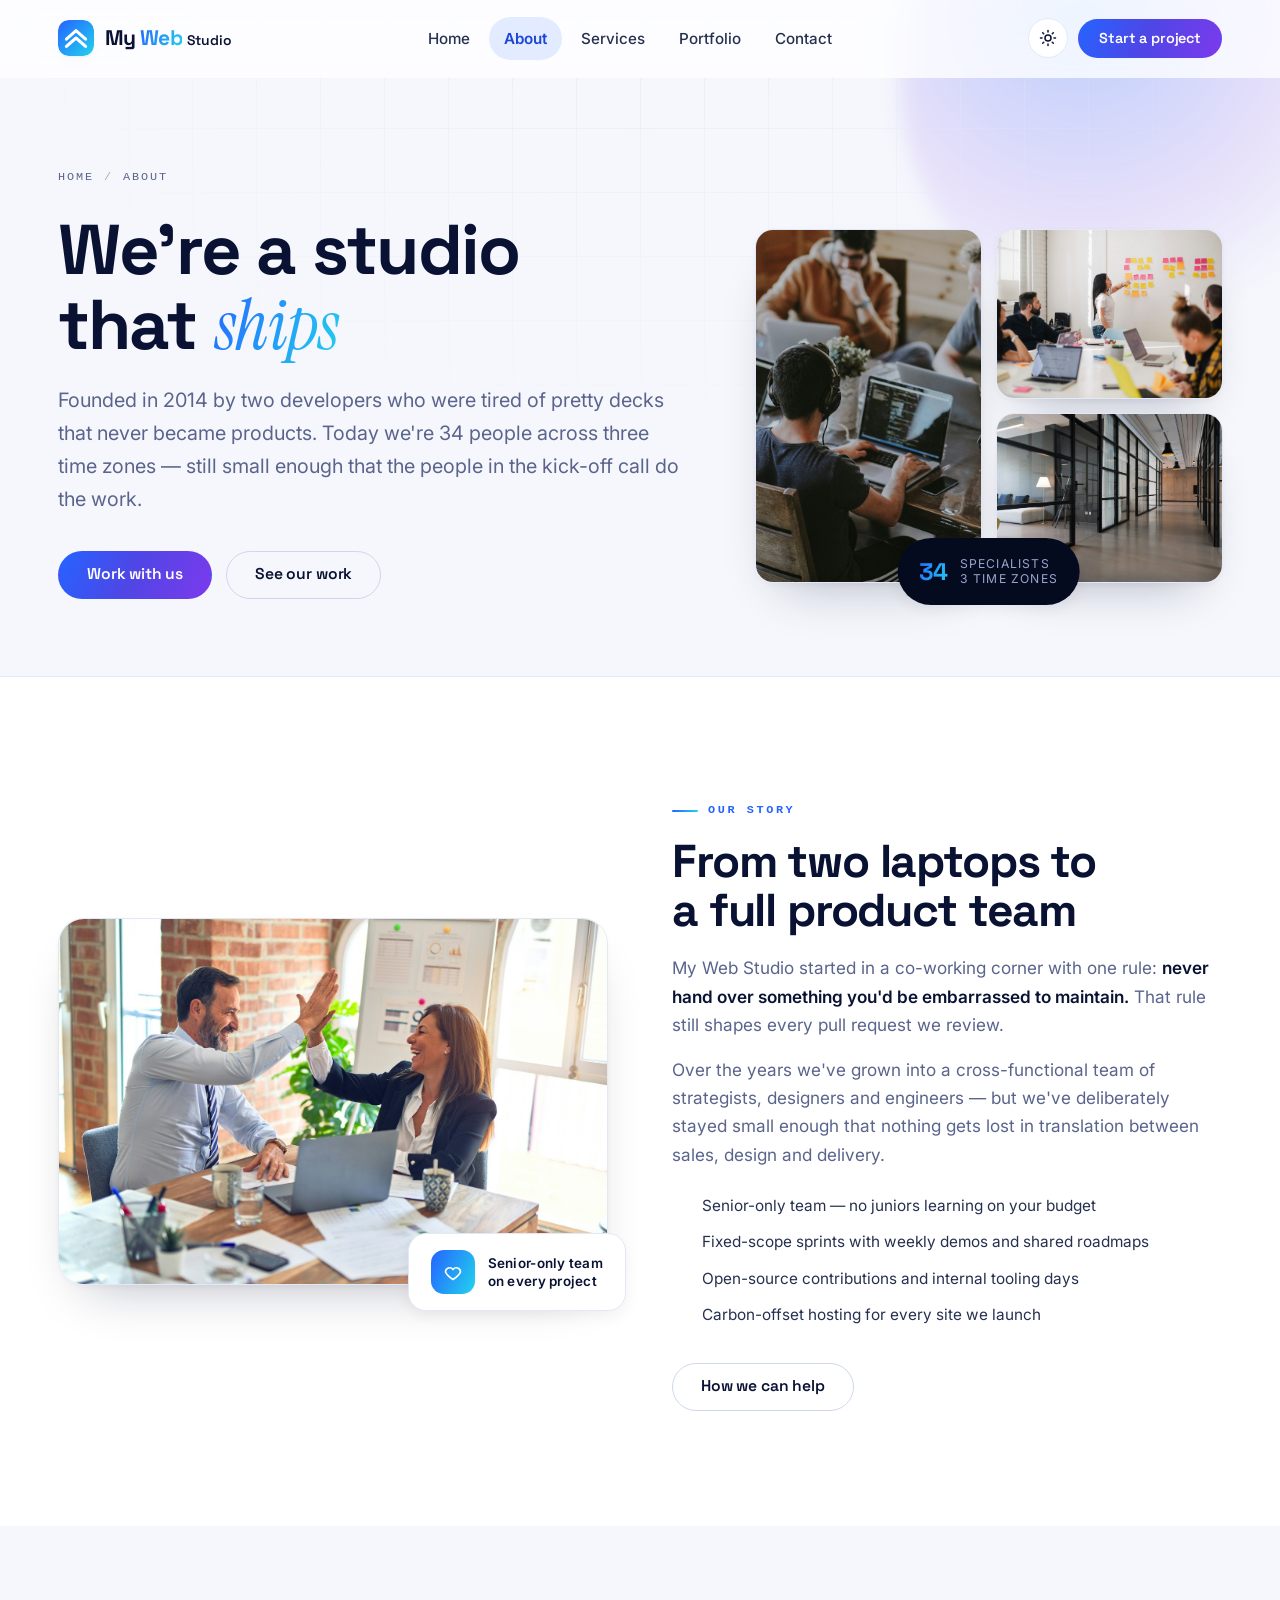
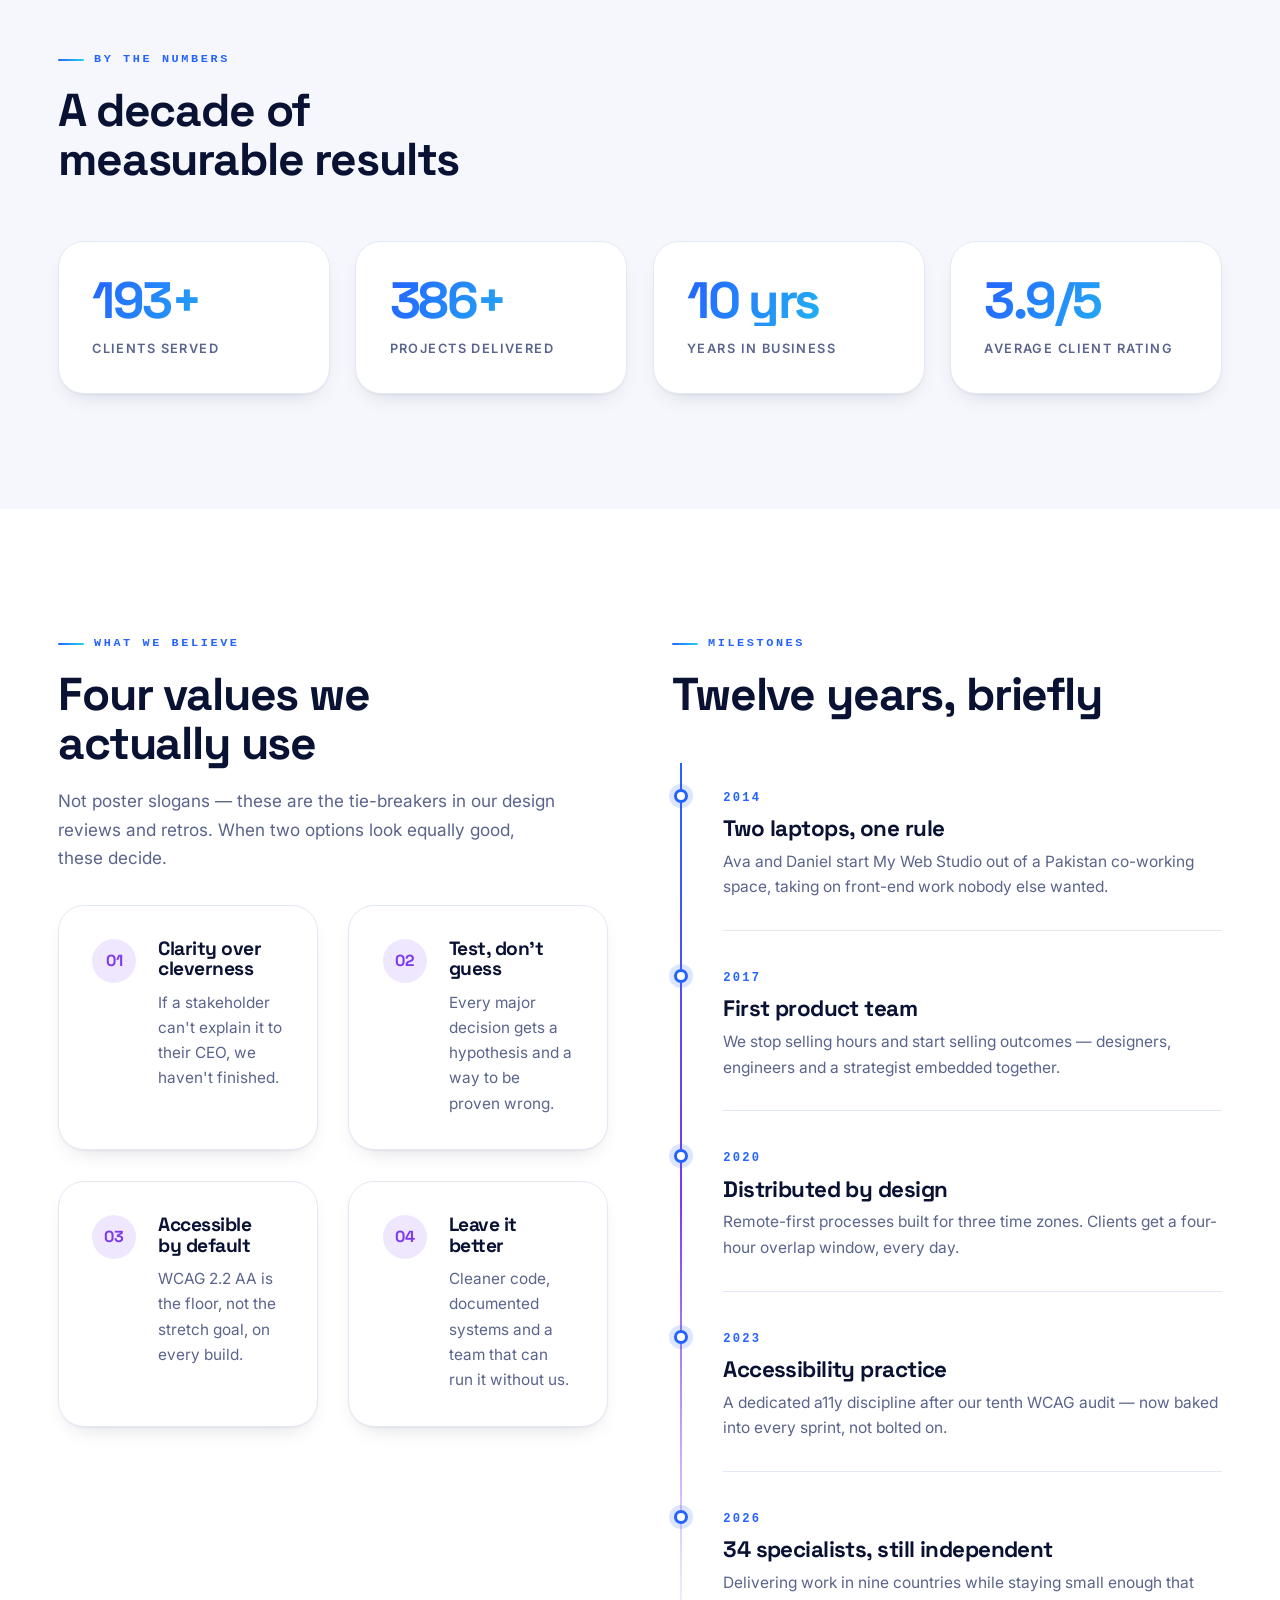
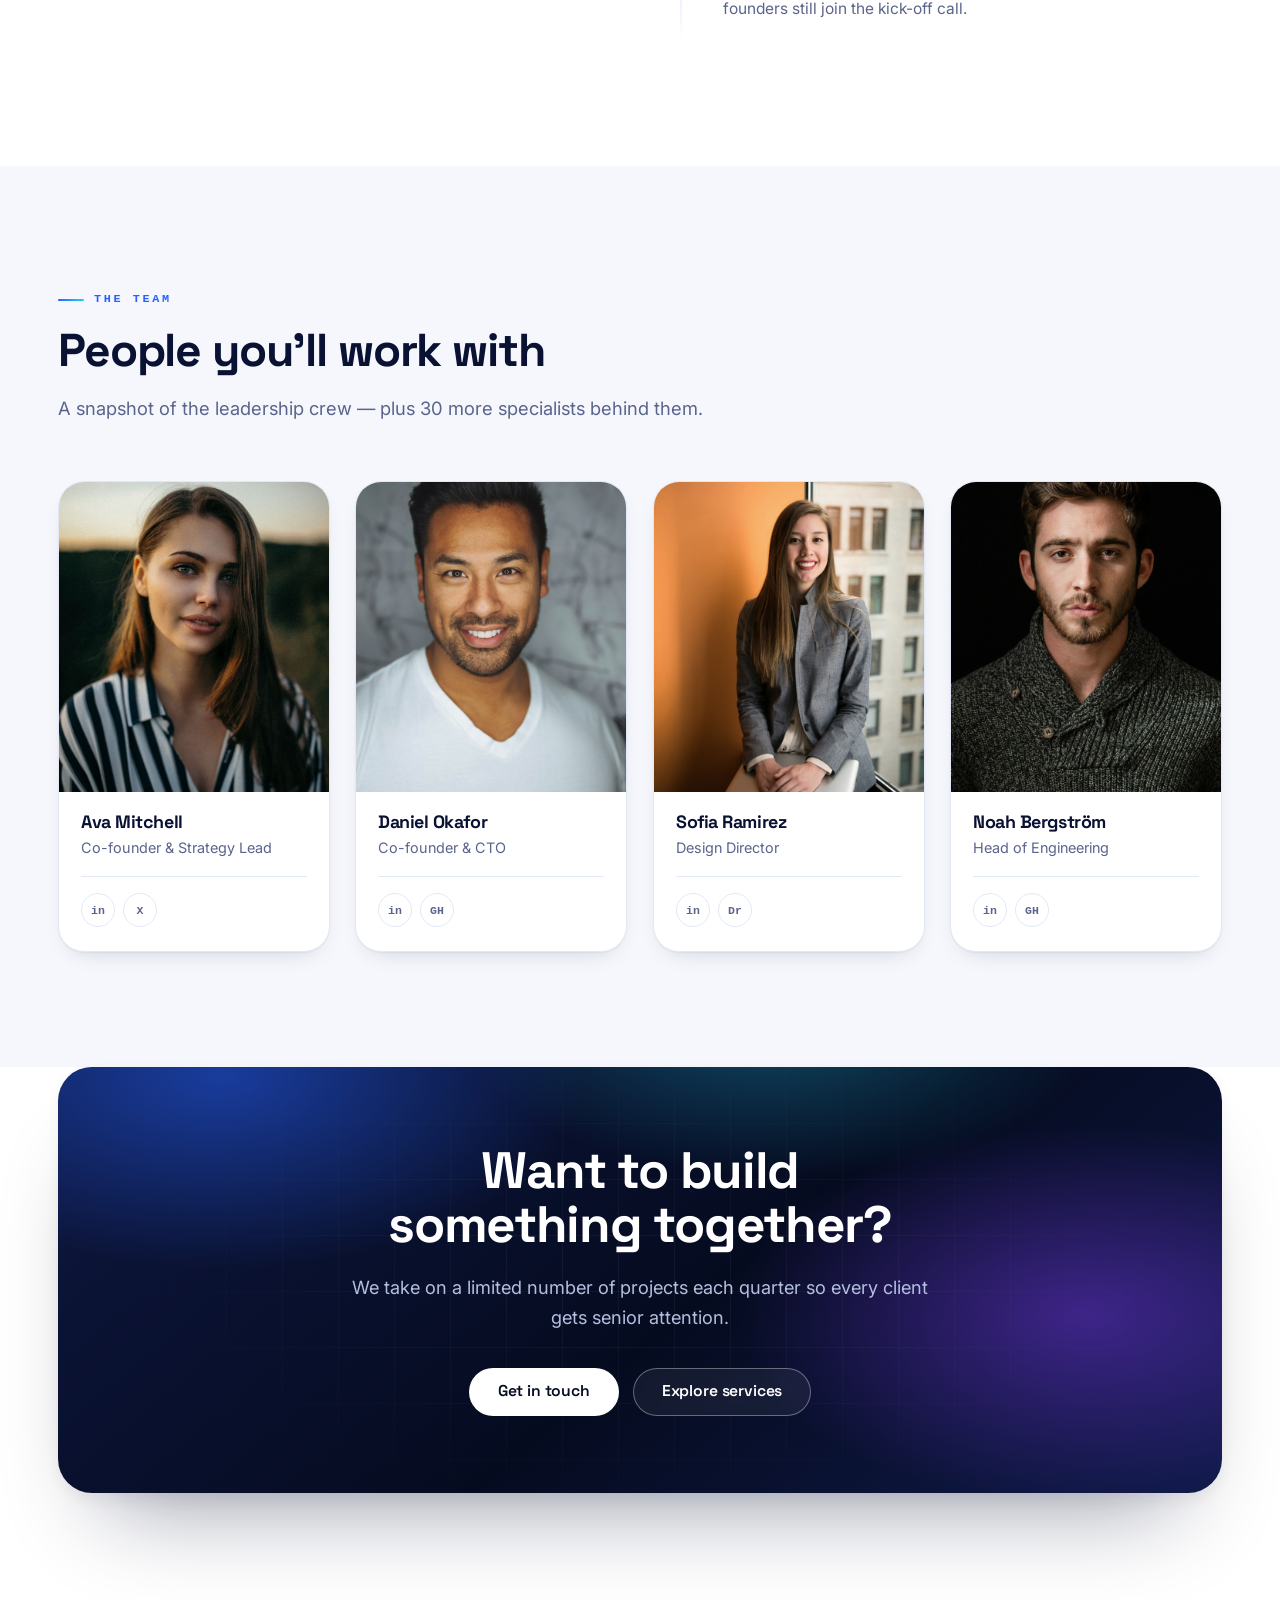
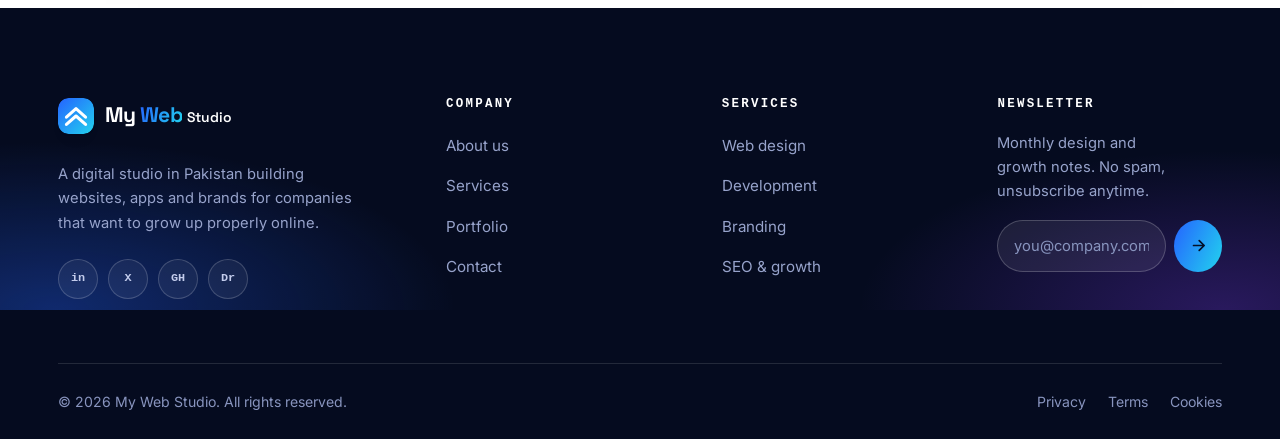
==== commit 3962da68: "Initial Task2 upload" ====
--- a/about.html
+++ b/about.html
@@ -3,19 +3,19 @@
 <head>
 <meta charset="UTF-8">
 <meta name="viewport" content="width=device-width, initial-scale=1">
-<title>About Techvora Solutions — Our Story, Team &amp; Values</title>
-<meta name="description" content="Meet the designers, engineers and strategists behind Techvora Solutions, and learn how we work with clients around the world.">
+<title>About My Web Studio — Our Story, Team &amp; Values</title>
+<meta name="description" content="Meet the designers, engineers and strategists behind My Web Studio, and learn how we work with clients around the world.">
 <meta name="theme-color" content="#050B1F">
-<meta property="og:title" content="About Techvora Solutions — Our Story, Team &amp; Values">
+<meta property="og:title" content="About My Web Studio — Our Story, Team &amp; Values">
 <meta property="og:description" content="Founded in 2014 by two developers tired of pretty decks that never became products.">
 <meta property="og:type" content="website">
-<meta property="og:site_name" content="Techvora Solutions">
-<meta property="og:image" content="assets/images/og-image.png">
-<meta property="og:image:alt" content="Techvora Solutions — digital products, branding and growth studio">
+<meta property="og:site_name" content="My Web Studio">
+<meta property="og:image" content="assets/images/og-image.jpg">
+<meta property="og:image:alt" content="My Web Studio — digital products, branding and growth studio">
 <meta name="twitter:card" content="summary_large_image">
-<meta name="twitter:image" content="assets/images/og-image.png">
+<meta name="twitter:image" content="assets/images/og-image.jpg">
 <script type="application/ld+json">
-  {"@context":"https://schema.org","@type":"Organization","name":"Techvora Solutions","url":"https://techvora.solutions/","logo":"https://techvora.solutions/assets/images/apple-touch-icon.png","description":"Digital studio designing and building websites, apps and brand systems.","email":"hello@techvora.solutions","address":{"@type":"PostalAddress","addressLocality":"Lisbon","addressCountry":"PT"}}
+  {"@context":"https://schema.org","@type":"Organization","name":"My Web Studio","url":"https://mywebstudio.pk/","logo":"https://mywebstudio.pk/assets/images/apple-touch-icon.png","description":"Digital studio designing and building websites, apps and brand systems.","email":"hello@mywebstudio.pk","address":{"@type":"PostalAddress","addressCountry":"PK"}}
 </script>
 <link rel="icon" type="image/svg+xml" href="assets/images/favicon.svg?v=2">
 <link rel="apple-touch-icon" href="assets/images/apple-touch-icon.png">
@@ -25,7 +25,7 @@
 <link rel="stylesheet" href="css/style.css">
 <script>
   try {
-    var t = localStorage.getItem('techvora-theme');
+    var t = localStorage.getItem('mywebstudio-theme');
     if (t === 'dark' || (!t && window.matchMedia('(prefers-color-scheme: dark)').matches)) {
       document.documentElement.setAttribute('data-theme', 'dark');
     }
@@ -40,8 +40,8 @@
 <header class="site-header">
   <div class="container nav">
     <a class="brand" href="index.html">
-      <img src="assets/images/logo.svg" alt="Techvora Solutions logo" width="36" height="36">
-      <span>Tech<i>vora</i> <small>Solutions</small></span>
+      <img src="assets/images/logo.svg" alt="My Web Studio logo" width="36" height="36">
+      <span>My <i>Web</i> <small>Studio</small></span>
     </a>
 
     <nav class="nav-links" id="navMenu" aria-label="Main navigation">
@@ -85,9 +85,9 @@
         </div>
 
         <div class="story-collage reveal" data-reveal="zoom">
-          <img src="assets/images/photo-team-collab.jpg" alt="Techvora Solutions team collaborating around a table" width="700" height="930">
+          <img src="assets/images/photo-team-collab.jpg" alt="My Web Studio team collaborating around a table" width="700" height="930">
           <img src="assets/images/photo-workshop.jpg" alt="Workshop session at a whiteboard" width="700" height="525" loading="lazy">
-          <img src="assets/images/photo-office.jpg" alt="The Techvora Solutions studio office in Lisbon" width="700" height="525" loading="lazy">
+          <img src="assets/images/photo-office.jpg" alt="The My Web Studio studio office in Pakistan" width="700" height="525" loading="lazy">
           <span class="story-collage__badge">
             <strong>34</strong>
             <span>specialists<br>3 time zones</span>
@@ -100,7 +100,7 @@
   <section class="section">
     <div class="container split">
       <div class="split__media reveal" data-reveal="left">
-        <img src="assets/images/photo-meeting.jpg" alt="Client meeting in the Techvora Solutions studio" width="1000" height="750" loading="lazy">
+        <img src="assets/images/photo-meeting.jpg" alt="Client meeting in the My Web Studio studio" width="1000" height="750" loading="lazy">
         <span class="float-badge">
           <span class="icon-tile" aria-hidden="true">
             <svg width="20" height="20" viewBox="0 0 24 24" fill="none" stroke="currentColor" stroke-width="2" stroke-linecap="round" stroke-linejoin="round"><path d="M12 21s-7-4.4-9-9a5 5 0 0 1 9-3 5 5 0 0 1 9 3c-2 4.6-9 9-9 9z"/></svg>
@@ -112,7 +112,7 @@
       <div class="reveal" data-reveal="right">
         <span class="eyebrow">Our story</span>
         <h2>From two laptops to a full product team</h2>
-        <p>Techvora Solutions started in a co-working corner with one rule: <strong>never hand over something you'd be embarrassed to maintain.</strong> That rule still shapes every pull request we review.</p>
+        <p>My Web Studio started in a co-working corner with one rule: <strong>never hand over something you'd be embarrassed to maintain.</strong> That rule still shapes every pull request we review.</p>
         <p>Over the years we've grown into a cross-functional team of strategists, designers and engineers — but we've deliberately stayed small enough that nothing gets lost in translation between sales, design and delivery.</p>
         <ul class="list-check">
           <li>Senior-only team — no juniors learning on your budget</li>
@@ -201,7 +201,7 @@
           <article class="timeline__item">
             <span class="timeline__year">2014</span>
             <h3>Two laptops, one rule</h3>
-            <p>Ava and Daniel start Techvora Solutions out of a Lisbon co-working space, taking on front-end work nobody else wanted.</p>
+            <p>Ava and Daniel start My Web Studio out of a Pakistan co-working space, taking on front-end work nobody else wanted.</p>
           </article>
           <article class="timeline__item">
             <span class="timeline__year">2017</span>
@@ -320,15 +320,15 @@
     <div class="footer-grid">
       <div class="footer-about">
         <a class="brand" href="index.html">
-          <img src="assets/images/logo.svg" alt="Techvora Solutions logo" width="36" height="36">
-          <span>Tech<i>vora</i> <small>Solutions</small></span>
+          <img src="assets/images/logo.svg" alt="My Web Studio logo" width="36" height="36">
+          <span>My <i>Web</i> <small>Studio</small></span>
         </a>
-        <p>A digital studio in Lisbon building websites, apps and brands for companies that want to grow up properly online.</p>
+        <p>A digital studio in Pakistan building websites, apps and brands for companies that want to grow up properly online.</p>
         <div class="socials">
-          <a href="https://www.linkedin.com/" target="_blank" rel="noopener" title="Techvora Solutions on LinkedIn"><span aria-hidden="true">in</span></a>
-          <a href="https://x.com/" target="_blank" rel="noopener" title="Techvora Solutions on X"><span aria-hidden="true">X</span></a>
-          <a href="https://github.com/" target="_blank" rel="noopener" title="Techvora Solutions on GitHub"><span aria-hidden="true">GH</span></a>
-          <a href="https://dribbble.com/" target="_blank" rel="noopener" title="Techvora Solutions on Dribbble"><span aria-hidden="true">Dr</span></a>
+          <a href="https://www.linkedin.com/" target="_blank" rel="noopener" title="My Web Studio on LinkedIn"><span aria-hidden="true">in</span></a>
+          <a href="https://x.com/" target="_blank" rel="noopener" title="My Web Studio on X"><span aria-hidden="true">X</span></a>
+          <a href="https://github.com/" target="_blank" rel="noopener" title="My Web Studio on GitHub"><span aria-hidden="true">GH</span></a>
+          <a href="https://dribbble.com/" target="_blank" rel="noopener" title="My Web Studio on Dribbble"><span aria-hidden="true">Dr</span></a>
         </div>
       </div>
 
@@ -365,7 +365,7 @@
     </div>
 
     <div class="footer-bottom">
-      <p class="mb-0">© <span data-year>2026</span> Techvora Solutions. All rights reserved.</p>
+      <p class="mb-0">© <span data-year>2026</span> My Web Studio. All rights reserved.</p>
       <ul>
         <li><a href="contact.html">Privacy</a></li>
         <li><a href="contact.html">Terms</a></li>
--- a/css/style.css
+++ b/css/style.css
@@ -2953,6 +2953,8 @@
 }
 
 @media (max-width: 900px) {
+  .nav { justify-content: space-between; }
+  .nav-actions { margin-left: auto; }
   .nav-toggle { display: flex; }
 
   .nav-links {
